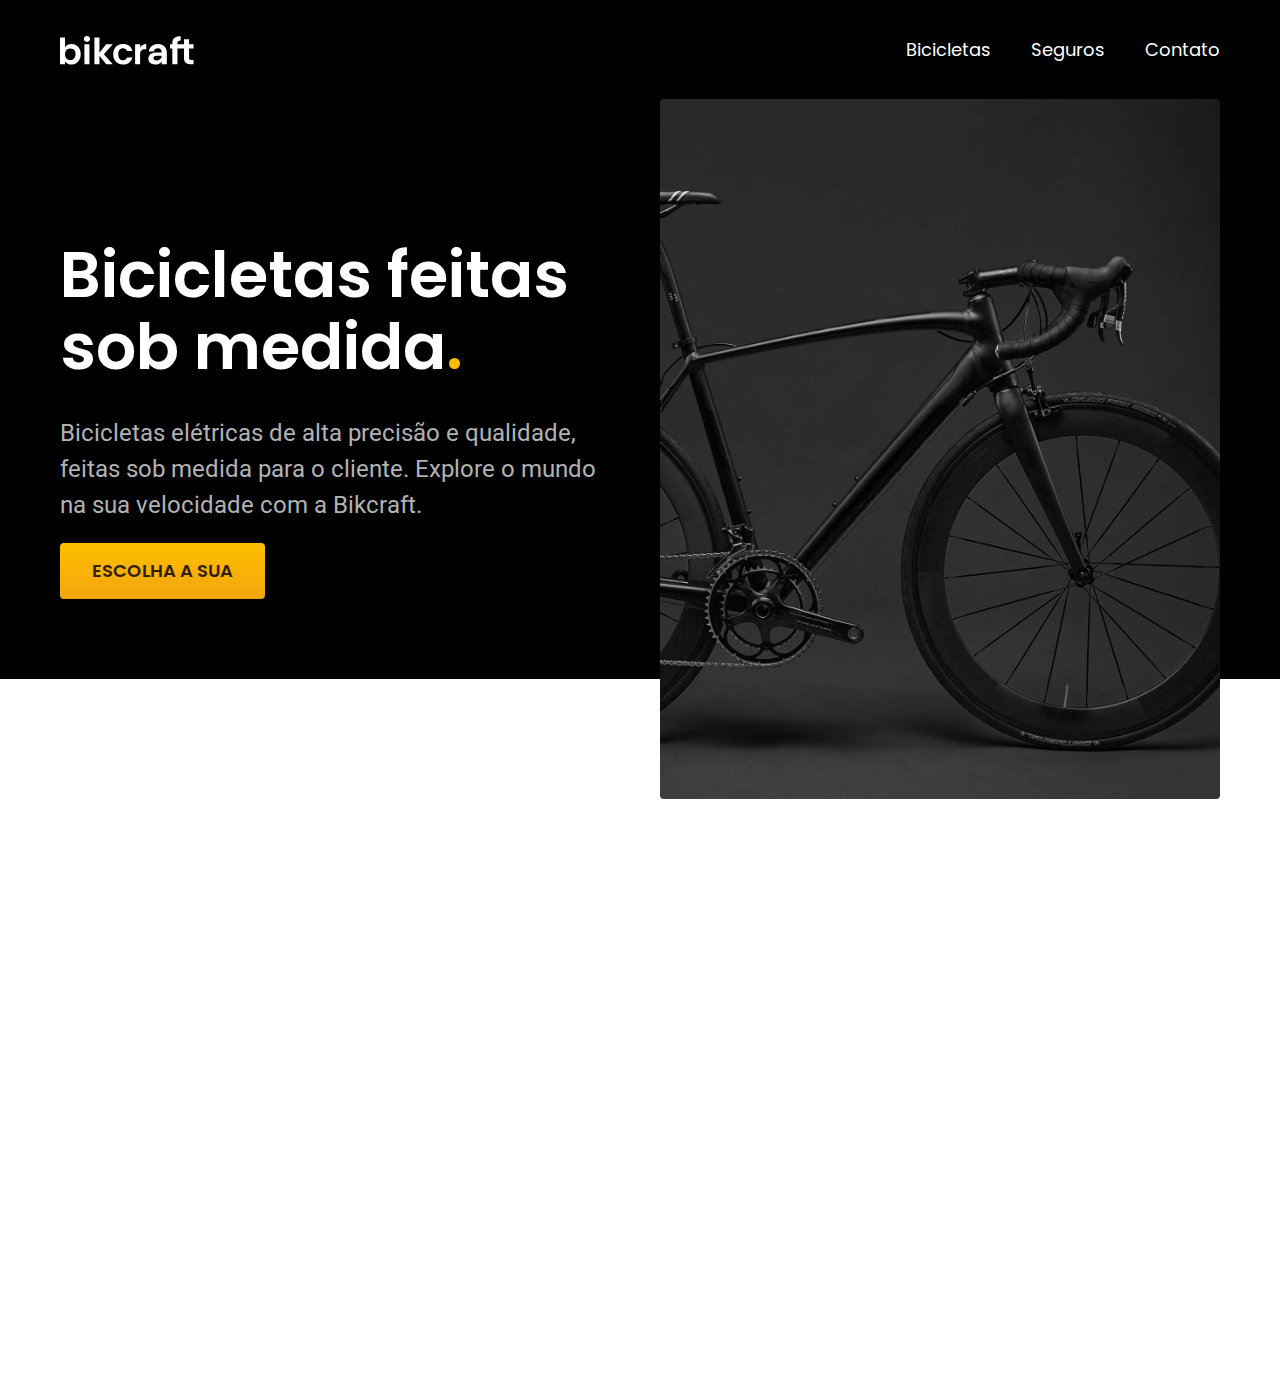
==== index.html @ 7c2d1d5b "introducao" ====
<!DOCTYPE html>
<html lang="pt-br">
  <head>
    <meta charset="UTF-8" />
    <meta http-equiv="X-UA-Compatible" content="IE=edge" />
    <meta name="viewport" content="width=device-width, initial-scale=1.0" />
    <title>Bikcraft - Bicicletas Elétricas</title>
    <meta
      name="description"
      content="Bicicletas elétricas de alta precisão e qualidade,  feitas sob medida para o cliente. Explore o mundo na sua velocidade com a Bikcraft.
  "
    />
    <link rel="stylesheet" href="./css/style.css" />
    <link rel="preconnect" href="https://fonts.googleapis.com" />
    <link rel="preconnect" href="https://fonts.gstatic.com" crossorigin />
    <link
      href="https://fonts.googleapis.com/css2?family=Poppins:wght@400;600&family=Roboto:wght@400;500&display=swap"
      rel="stylesheet"
    />
  </head>
  <body>
    <header class="header-bg">
      <div class="header">
        <a href="./"><img src="./img/bikcraft.svg" alt="Bikcraft" /></a>
        <nav aria-label="primaria">
          <ul class="header-menu">
            <li><a href="./bicicletas.html">Bicicletas</a></li>
            <li><a href="./seguros.html">Seguros</a></li>
            <li><a href="./contato.html">Contato</a></li>
          </ul>
        </nav>
      </div>
    </header>

    <main class="introducao-bg">
      <div class="introducao">
        <div class="introducao-conteudo">
          <h1>Bicicletas feitas sob medida<span>.</span></h1>
          <p>
            Bicicletas elétricas de alta precisão e qualidade, feitas sob medida
            para o cliente. Explore o mundo na sua velocidade com a Bikcraft.
          </p>
          <a href="./bicicletas.html">Escolha a sua</a>
        </div>
        <div>
          <img
            src="./img/fotos/introducao.jpg"
            alt="Bicicleta elétrica preta"
          />
        </div>
      </div>
    </main>
  </body>
</html>
---- css/style.css ----
body {
  margin: 0px;
  font-family: Arial, Helvetica, sans-serif;
  padding-bottom: 600px;
}

h1,
ul,
p {
  margin: 0px;
}

ul {
  padding: 0px;
  list-style: none;
}

a {
  text-decoration: none;
  color: inherit;
}

img {
  max-width: 100%;
  display: block;
}

.header-bg {
  background-color: #000000;
}

.header {
  display: flex;
  flex-wrap: wrap;
  gap: 20px;
  justify-content: space-between;
  align-items: center;
  box-sizing: border-box;
  padding: 20px;
  max-width: 1200px;
  margin-left: auto;
  margin-right: auto;
}

.header-menu {
  display: flex;
  flex-wrap: wrap;
  gap: 40px;
}

.header-menu a {
  color: #ffffff;
  display: inline-block;
  padding: 16px 0px;
  font-size: 18px;
  position: relative;
  font-family: 'Poppins';
  font-weight: 400;
}

.header-menu a:after {
  content: "";
  display: block;
  height: 2px;
  width: 0px;
  background: #ffffff;
  margin-top: 4px;
  transition: 0.3s;
  position: absolute;
}

.header-menu a:hover:after {
  width: 100%;
}

@media (max-width: 800px) {
  .header-menu {
    gap: 20px;
  }
  .header-menu a {
    background: #111111;
    padding: 12px 16px;
    border-radius: 4px;
  }
  .header-menu a:hover {
    background-color: #2e2e2e;
  }
  .header a:after {
    display: none;
  }
}

@media (max-width: 600px) {
  .header-menu {
    gap: 12px;
  }
  .header-menu a {
    padding: 8px 12px;
    font-size: 14px;
  }
}

.introducao-bg {
  background: #000000;
  color: #ffffff;
  box-shadow: inset 0 -120px #ffffff;
}

.introducao {
  display: grid;
  grid-template-columns: 1fr 1fr;
  gap: 0px 40px;
  box-sizing: border-box;
  max-width: 1200px;
  padding-left: 20px;
  padding-right: 20px;
  margin-left: auto;
  margin-right: auto;
}

.introducao-conteudo {
  align-self: end;
  padding-bottom: 200px;
}

.introducao img {
  height: 100%;
  object-fit: cover;
  border-radius: 4px;
}

.introducao h1 {
  margin-bottom: 32px;
  font-size: 64px;
  line-height: 1.125;
  font-family: 'Poppins';
  font-weight: 600;
}

.introducao h1 span {
  color: #ffbb00;
}

.introducao p {
  margin-bottom: 20px;
  font-size: 24px;
  line-height: 1.5;
  color: #b2b2b2;
  font-family: 'Roboto';
  font-weight: 400;
}

.introducao a {
  display: inline-block;
  padding: 16px 32px;
  background: linear-gradient(#ffbf00, #f2a50c);
  border-radius: 4px;
  box-shadow: 0 1px 2px rgba(0, 0, 0, 0.1);
  text-transform: uppercase;
  color: #332200;
  font-size: 18px;
  line-height: 1.33;
  font-family: 'Poppins';
  font-weight: 600;
}

.introducao a:hover {
  background: linear-gradient(#ffb60d, #e59317);
}

@media (max-width: 1200px) {
  .introducao h1 {
    font-size: 48px;
  }
  .introducao p {
    font-size: 18px;
  }
}

@media (max-width: 800px) {
  .introducao-bg {
    background: #111111;
    padding-top: 40px;
    box-shadow: inset 0 -60px #ffffff;
  }
  .introducao {
    grid-template-columns: 1fr;
    gap: 32px;
  }
  .introducao-conteudo {
    padding-bottom: 0px;
  }
  .introducao h1 {
    font-size: 32px;
    margin-bottom: 16px;
  }
  .introducao img {
    height: 300px;
    width: 100%;
  }
}

@media (max-width: 600px) {
  .introducao a {
    padding: 12px 16px;
    font-size: 16px;
  }
}
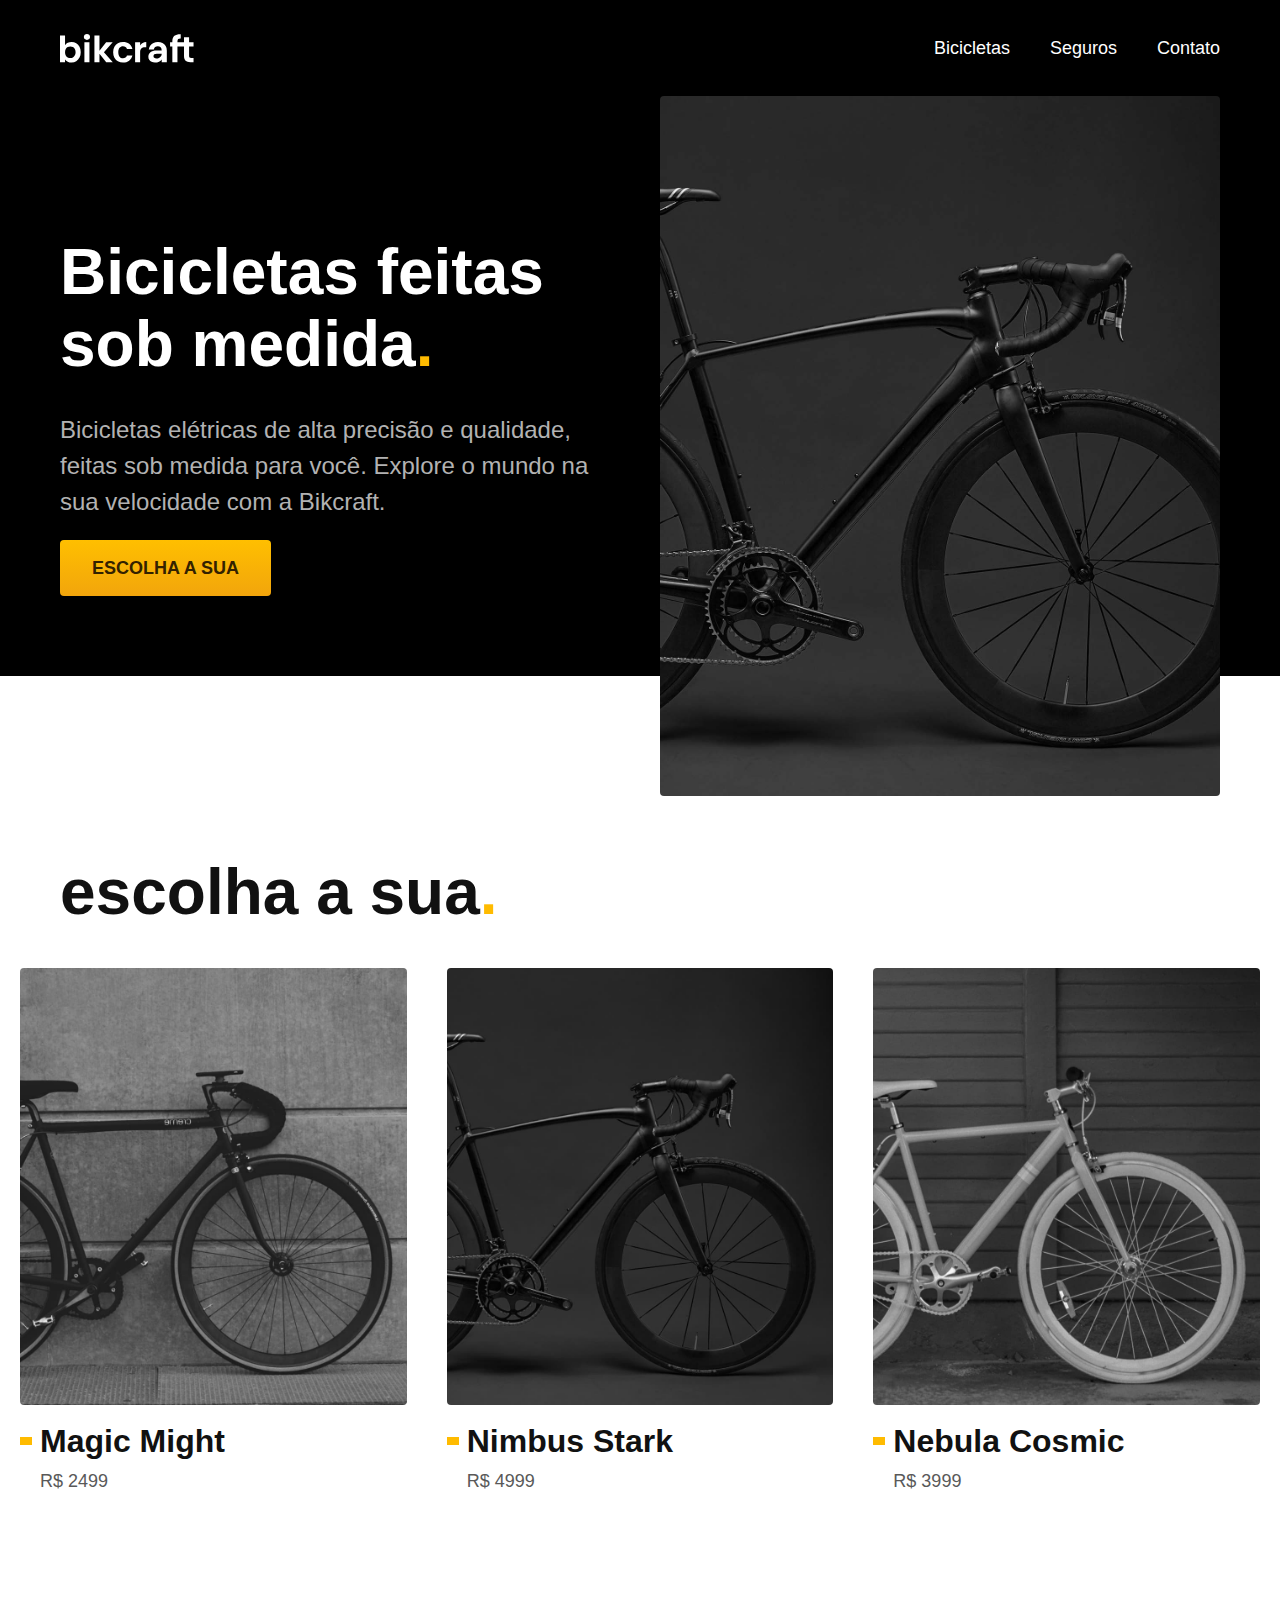
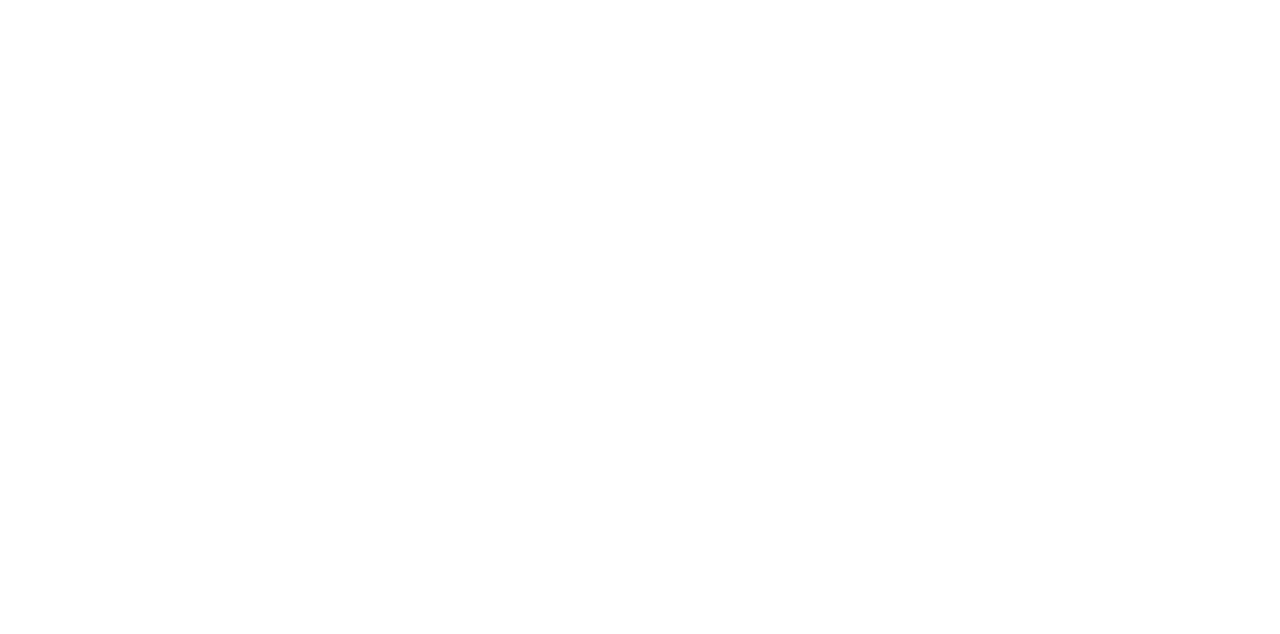
==== commit ae0a9f91: "lista de bicicletas e reorganização do css" ====
--- a/index.html
+++ b/index.html
@@ -2,28 +2,26 @@
 <html lang="pt-br">
   <head>
     <meta charset="UTF-8" />
-    <meta http-equiv="X-UA-Compatible" content="IE=edge" />
     <meta name="viewport" content="width=device-width, initial-scale=1.0" />
+
     <title>Bikcraft - Bicicletas Elétricas</title>
     <meta
       name="description"
-      content="Bicicletas elétricas de alta precisão e qualidade,  feitas sob medida para o cliente. Explore o mundo na sua velocidade com a Bikcraft.
-  "
+      content="Bicicletas elétricas de alta precisão e qualidade,  feitas sob medida para o cliente. Explore o mundo na sua velocidade com a Bikcraft."
     />
+
     <link rel="stylesheet" href="./css/style.css" />
-    <link rel="preconnect" href="https://fonts.googleapis.com" />
-    <link rel="preconnect" href="https://fonts.gstatic.com" crossorigin />
-    <link
-      href="https://fonts.googleapis.com/css2?family=Poppins:wght@400;600&family=Roboto:wght@400;500&display=swap"
-      rel="stylesheet"
-    />
   </head>
+
   <body>
     <header class="header-bg">
-      <div class="header">
-        <a href="./"><img src="./img/bikcraft.svg" alt="Bikcraft" /></a>
+      <div class="header container">
+        <a href="./">
+          <img src="./img/bikcraft.svg" alt="Bikcraft" />
+        </a>
+
         <nav aria-label="primaria">
-          <ul class="header-menu">
+          <ul class="header-menu font-1-m cor-0">
             <li><a href="./bicicletas.html">Bicicletas</a></li>
             <li><a href="./seguros.html">Seguros</a></li>
             <li><a href="./contato.html">Contato</a></li>
@@ -33,22 +31,54 @@
     </header>
 
     <main class="introducao-bg">
-      <div class="introducao">
+      <div class="introducao container">
         <div class="introducao-conteudo">
-          <h1>Bicicletas feitas sob medida<span>.</span></h1>
-          <p>
+          <h1 class="font-1-xxl cor-0">
+            Bicicletas feitas sob medida<span class="cor-p1">.</span>
+          </h1>
+          <p class="font-2-l cor-5">
             Bicicletas elétricas de alta precisão e qualidade, feitas sob medida
-            para o cliente. Explore o mundo na sua velocidade com a Bikcraft.
+            para você. Explore o mundo na sua velocidade com a Bikcraft.
           </p>
-          <a href="./bicicletas.html">Escolha a sua</a>
+          <a class="botao" href="./bicicletas.html">Escolha a sua</a>
         </div>
         <div>
           <img
             src="./img/fotos/introducao.jpg"
-            alt="Bicicleta elétrica preta"
+            alt="Bicicleta elétrica preta."
           />
         </div>
       </div>
     </main>
+
+    <article class="bicicletas-lista">
+      <h2 class="container font-1-xxl">
+        escolha a sua<span class="cor-p1">.</span>
+      </h2>
+
+      <ul>
+        <li>
+          <a href="./bicicletas/magic.html">
+            <img src="./img/bicicletas/magic-home.jpg" alt="Bicicleta preta" />
+            <h3 class="font-1-xl">Magic Might</h3>
+            <span class="font-2-m cor-8">R$ 2499</span>
+          </a>
+        </li>
+        <li>
+          <a href="./bicicletas/nimbus.html">
+            <img src="./img/bicicletas/nimbus-home.jpg" alt="Bicicleta preta" />
+            <h3 class="font-1-xl">Nimbus Stark</h3>
+            <span class="font-2-m cor-8">R$ 4999</span>
+          </a>
+        </li>
+        <li>
+          <a href="./bicicletas/nebula.html">
+            <img src="./img/bicicletas/nebula-home.jpg" alt="Bicicleta preta" />
+            <h3 class="font-1-xl">Nebula Cosmic</h3>
+            <span class="font-2-m cor-8">R$ 3999</span>
+          </a>
+        </li>
+      </ul>
+    </article>
   </body>
 </html>
--- a/css/style.css
+++ b/css/style.css
@@ -1,208 +1,14 @@
-body {
-  margin: 0px;
-  font-family: Arial, Helvetica, sans-serif;
-  padding-bottom: 600px;
-}
+/*global*/
+@import "./global/global.css";
+@import "./global/header.css";
+@import "./utilidades/tipografia.css";
+@import "./utilidades/cores.css";
 
-h1,
-ul,
-p {
-  margin: 0px;
-}
+/*utilidades*/
+@import "./utilidades/componentes.css";
 
-ul {
-  padding: 0px;
-  list-style: none;
-}
+/*home*/
+@import "./home/introducao.css";
 
-a {
-  text-decoration: none;
-  color: inherit;
-}
-
-img {
-  max-width: 100%;
-  display: block;
-}
-
-.header-bg {
-  background-color: #000000;
-}
-
-.header {
-  display: flex;
-  flex-wrap: wrap;
-  gap: 20px;
-  justify-content: space-between;
-  align-items: center;
-  box-sizing: border-box;
-  padding: 20px;
-  max-width: 1200px;
-  margin-left: auto;
-  margin-right: auto;
-}
-
-.header-menu {
-  display: flex;
-  flex-wrap: wrap;
-  gap: 40px;
-}
-
-.header-menu a {
-  color: #ffffff;
-  display: inline-block;
-  padding: 16px 0px;
-  font-size: 18px;
-  position: relative;
-  font-family: 'Poppins';
-  font-weight: 400;
-}
-
-.header-menu a:after {
-  content: "";
-  display: block;
-  height: 2px;
-  width: 0px;
-  background: #ffffff;
-  margin-top: 4px;
-  transition: 0.3s;
-  position: absolute;
-}
-
-.header-menu a:hover:after {
-  width: 100%;
-}
-
-@media (max-width: 800px) {
-  .header-menu {
-    gap: 20px;
-  }
-  .header-menu a {
-    background: #111111;
-    padding: 12px 16px;
-    border-radius: 4px;
-  }
-  .header-menu a:hover {
-    background-color: #2e2e2e;
-  }
-  .header a:after {
-    display: none;
-  }
-}
-
-@media (max-width: 600px) {
-  .header-menu {
-    gap: 12px;
-  }
-  .header-menu a {
-    padding: 8px 12px;
-    font-size: 14px;
-  }
-}
-
-.introducao-bg {
-  background: #000000;
-  color: #ffffff;
-  box-shadow: inset 0 -120px #ffffff;
-}
-
-.introducao {
-  display: grid;
-  grid-template-columns: 1fr 1fr;
-  gap: 0px 40px;
-  box-sizing: border-box;
-  max-width: 1200px;
-  padding-left: 20px;
-  padding-right: 20px;
-  margin-left: auto;
-  margin-right: auto;
-}
-
-.introducao-conteudo {
-  align-self: end;
-  padding-bottom: 200px;
-}
-
-.introducao img {
-  height: 100%;
-  object-fit: cover;
-  border-radius: 4px;
-}
-
-.introducao h1 {
-  margin-bottom: 32px;
-  font-size: 64px;
-  line-height: 1.125;
-  font-family: 'Poppins';
-  font-weight: 600;
-}
-
-.introducao h1 span {
-  color: #ffbb00;
-}
-
-.introducao p {
-  margin-bottom: 20px;
-  font-size: 24px;
-  line-height: 1.5;
-  color: #b2b2b2;
-  font-family: 'Roboto';
-  font-weight: 400;
-}
-
-.introducao a {
-  display: inline-block;
-  padding: 16px 32px;
-  background: linear-gradient(#ffbf00, #f2a50c);
-  border-radius: 4px;
-  box-shadow: 0 1px 2px rgba(0, 0, 0, 0.1);
-  text-transform: uppercase;
-  color: #332200;
-  font-size: 18px;
-  line-height: 1.33;
-  font-family: 'Poppins';
-  font-weight: 600;
-}
-
-.introducao a:hover {
-  background: linear-gradient(#ffb60d, #e59317);
-}
-
-@media (max-width: 1200px) {
-  .introducao h1 {
-    font-size: 48px;
-  }
-  .introducao p {
-    font-size: 18px;
-  }
-}
-
-@media (max-width: 800px) {
-  .introducao-bg {
-    background: #111111;
-    padding-top: 40px;
-    box-shadow: inset 0 -60px #ffffff;
-  }
-  .introducao {
-    grid-template-columns: 1fr;
-    gap: 32px;
-  }
-  .introducao-conteudo {
-    padding-bottom: 0px;
-  }
-  .introducao h1 {
-    font-size: 32px;
-    margin-bottom: 16px;
-  }
-  .introducao img {
-    height: 300px;
-    width: 100%;
-  }
-}
-
-@media (max-width: 600px) {
-  .introducao a {
-    padding: 12px 16px;
-    font-size: 16px;
-  }
-}
+/* Bicicletas */
+@import "./bicicletas/bicicletas-lista.css";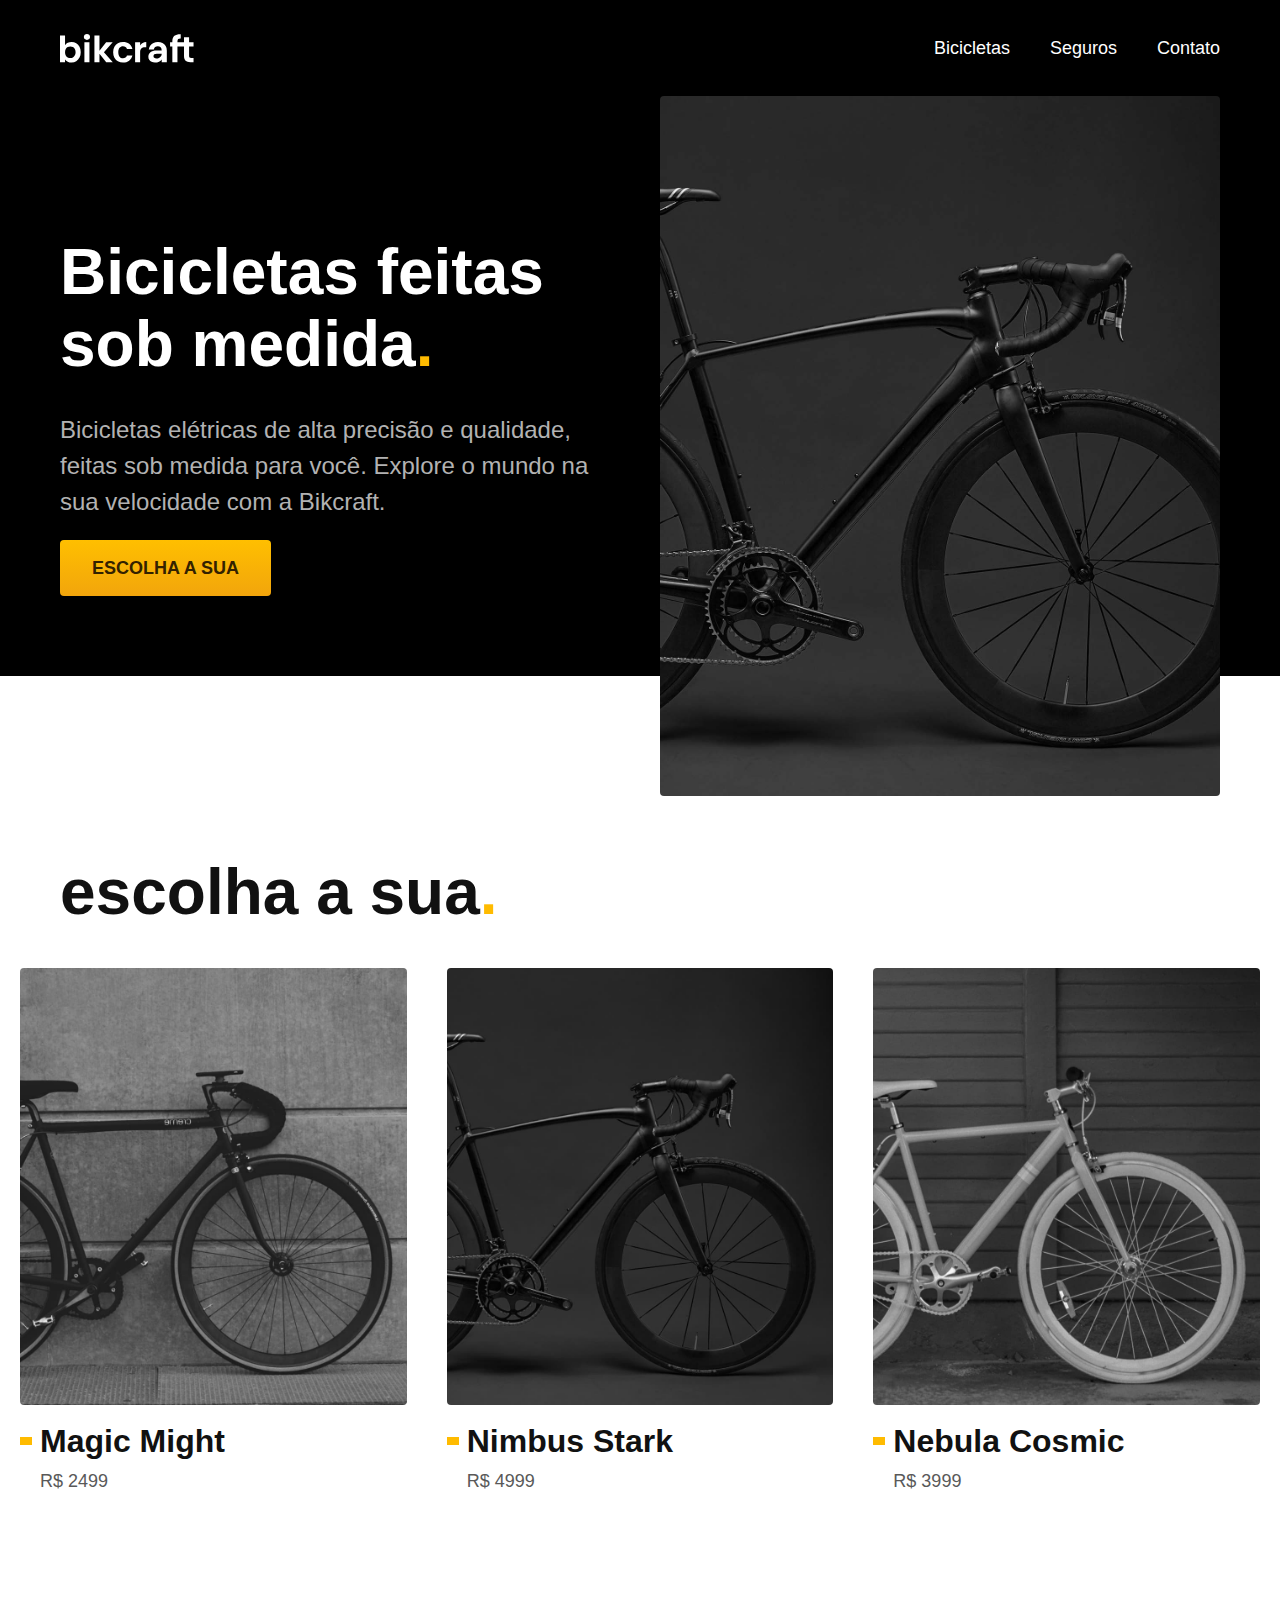
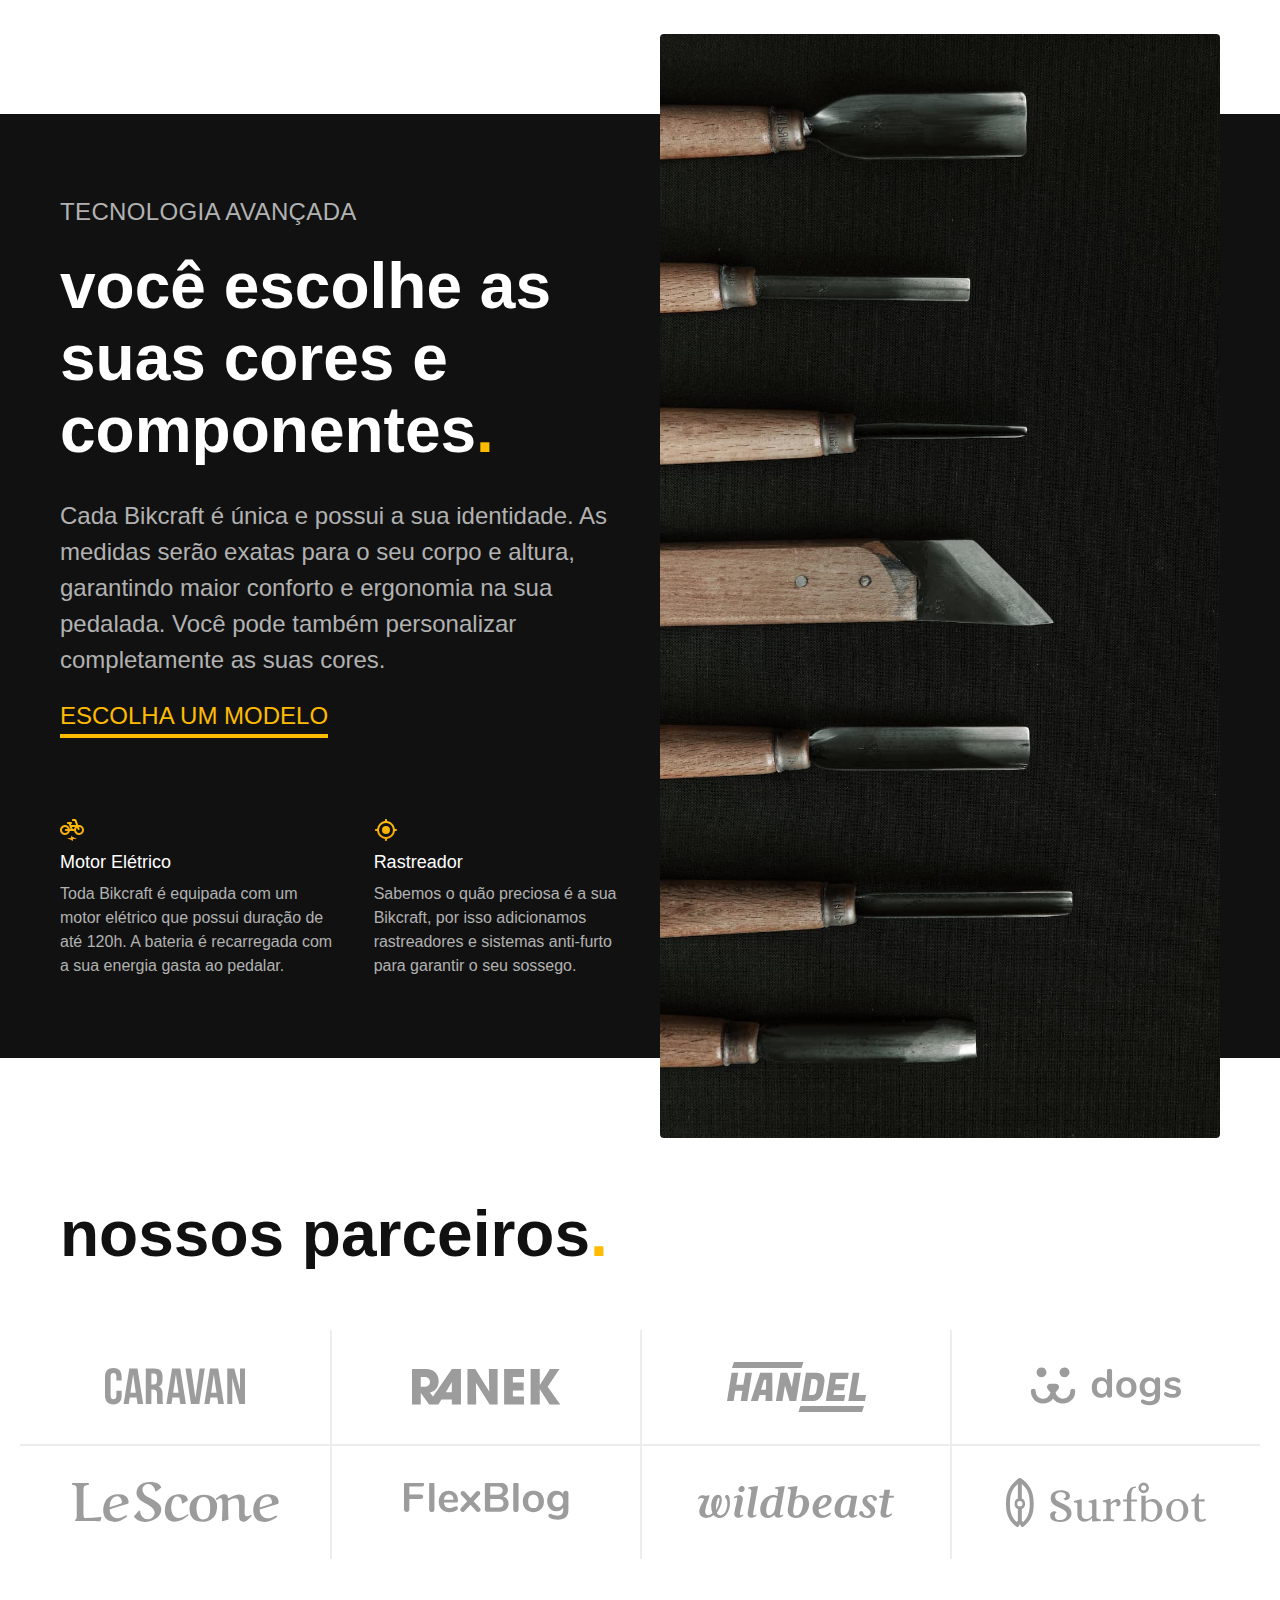
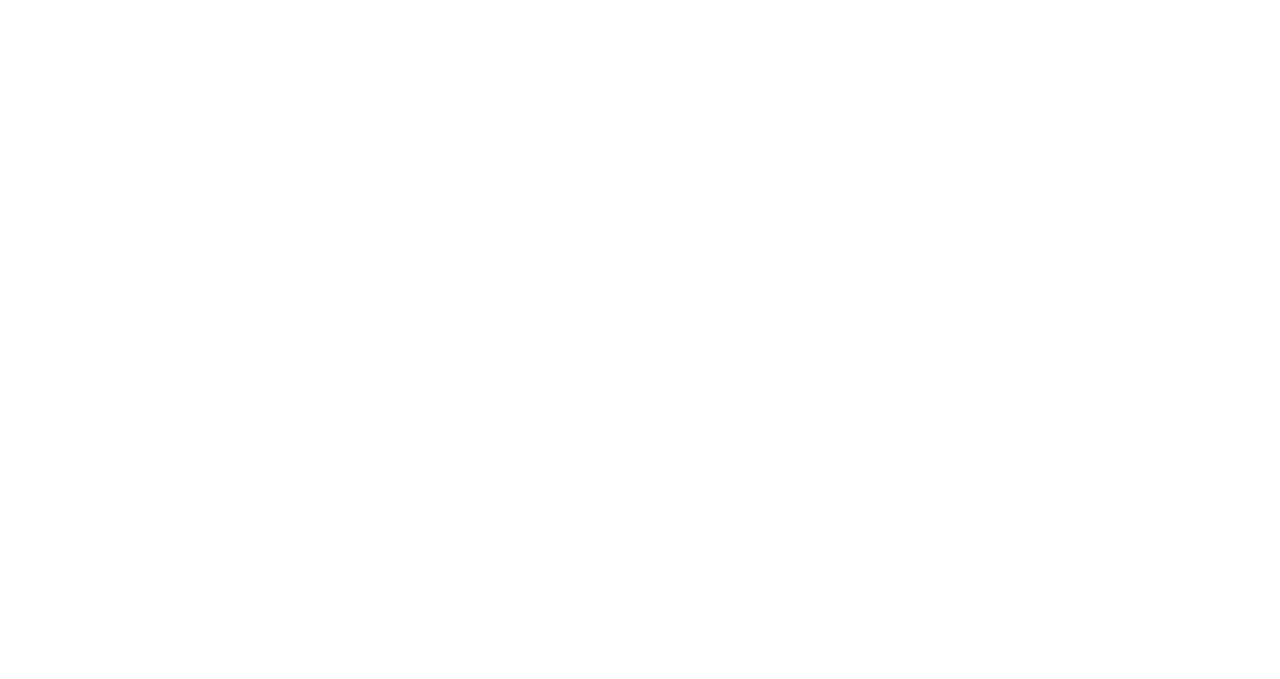
==== commit 8ca94132: "add tecnologia e parceiros" ====
--- a/index.html
+++ b/index.html
@@ -80,5 +80,64 @@
         </li>
       </ul>
     </article>
+
+    <article class="tecnologia-bg">
+      <div class="tecnologia container">
+        <div class="tecnologia-conteudo">
+          <span class="font-2-l-b cor-5">Tecnologia Avançada</span>
+          <h2 class="font-1-xxl cor-0">
+            você escolhe as suas cores e componentes<span class="cor-p1"
+              >.</span
+            >
+          </h2>
+          <p class="font-2-l cor-5">
+            Cada Bikcraft é única e possui a sua identidade. As medidas serão
+            exatas para o seu corpo e altura, garantindo maior conforto e
+            ergonomia na sua pedalada. Você pode também personalizar
+            completamente as suas cores.
+          </p>
+          <a class="link" href="./bicicletas.html">Escolha um modelo</a>
+          <div class="tecnologia-vantagens">
+            <div>
+              <img src="./img/icones/eletrica.svg" alt="" />
+              <h3 class="font-1-m cor-0">Motor Elétrico</h3>
+              <p class="font-2-s cor-5">
+                Toda Bikcraft é equipada com um motor elétrico que possui
+                duração de até 120h. A bateria é recarregada com a sua energia
+                gasta ao pedalar.
+              </p>
+            </div>
+            <div>
+              <img src="./img/icones/rastreador.svg" alt="" />
+              <h3 class="font-1-m cor-0">Rastreador</h3>
+              <p class="font-2-s cor-5">
+                Sabemos o quão preciosa é a sua Bikcraft, por isso adicionamos
+                rastreadores e sistemas anti-furto para garantir o seu sossego.
+              </p>
+            </div>
+          </div>
+        </div>
+        <div class="tecnologia-imagem">
+          <img src="./img/fotos/tecnologia.jpg" alt="" />
+        </div>
+      </div>
+    </article>
+
+    <section class="parceiros" aria-label="Nossos Parceiros">
+      <h2 class="container font-1-xxl">
+        nossos parceiros<span class="cor-p1">.</span>
+      </h2>
+
+      <ul>
+        <li><img src="./img/parceiros/caravan.svg" alt="caravan" /></li>
+        <li><img src="./img/parceiros/ranek.svg" alt="ranek" /></li>
+        <li><img src="./img/parceiros/handel.svg" alt="handel" /></li>
+        <li><img src="./img/parceiros/dogs.svg" alt="dogs" /></li>
+        <li><img src="./img/parceiros/lescone.svg" alt="lescone" /></li>
+        <li><img src="./img/parceiros/flexblog.svg" alt="flexblog" /></li>
+        <li><img src="./img/parceiros/wildbeast.svg" alt="wildbeast" /></li>
+        <li><img src="./img/parceiros/surfbot.svg" alt="surfbot" /></li>
+      </ul>
+    </section>
   </body>
 </html>
--- a/css/style.css
+++ b/css/style.css
@@ -9,6 +9,8 @@
 
 /*home*/
 @import "./home/introducao.css";
+@import "./home/tecnologia.css";
+@import "./home/parceiros.css";
 
 /* Bicicletas */
 @import "./bicicletas/bicicletas-lista.css";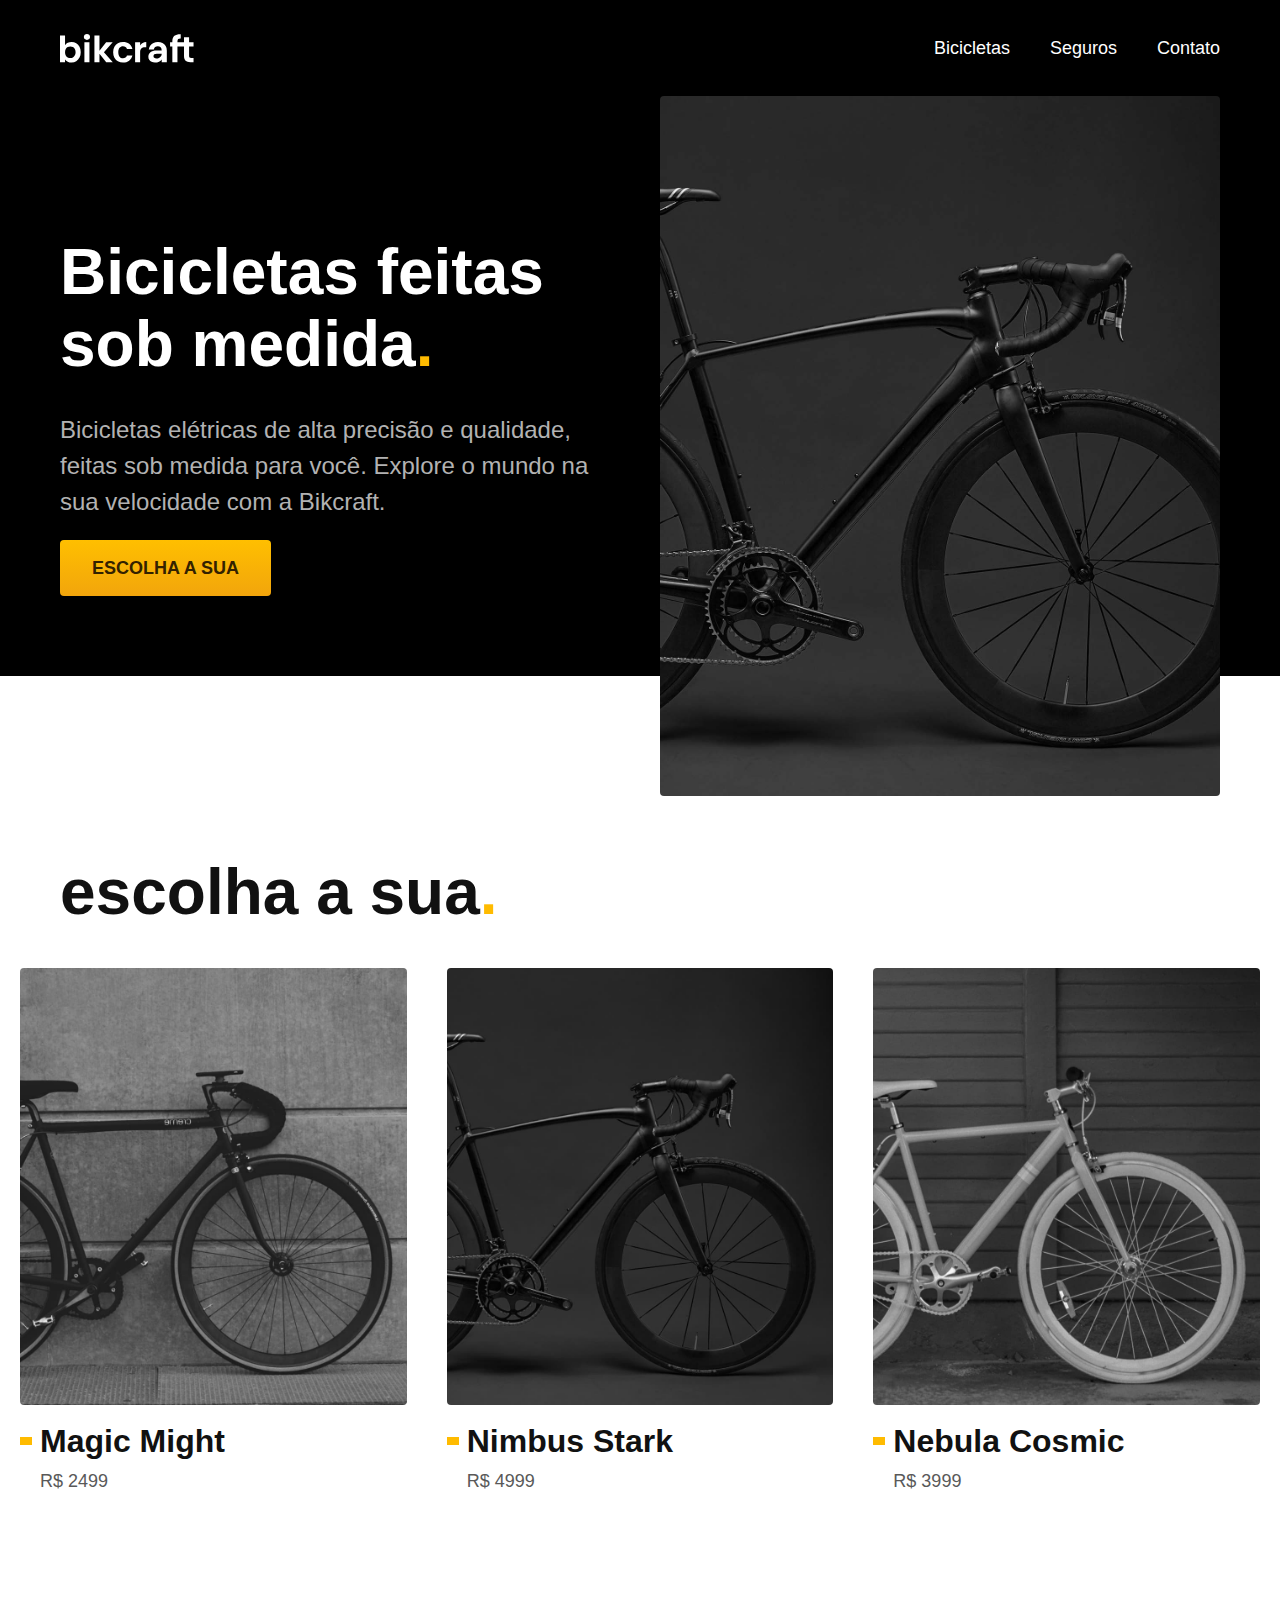
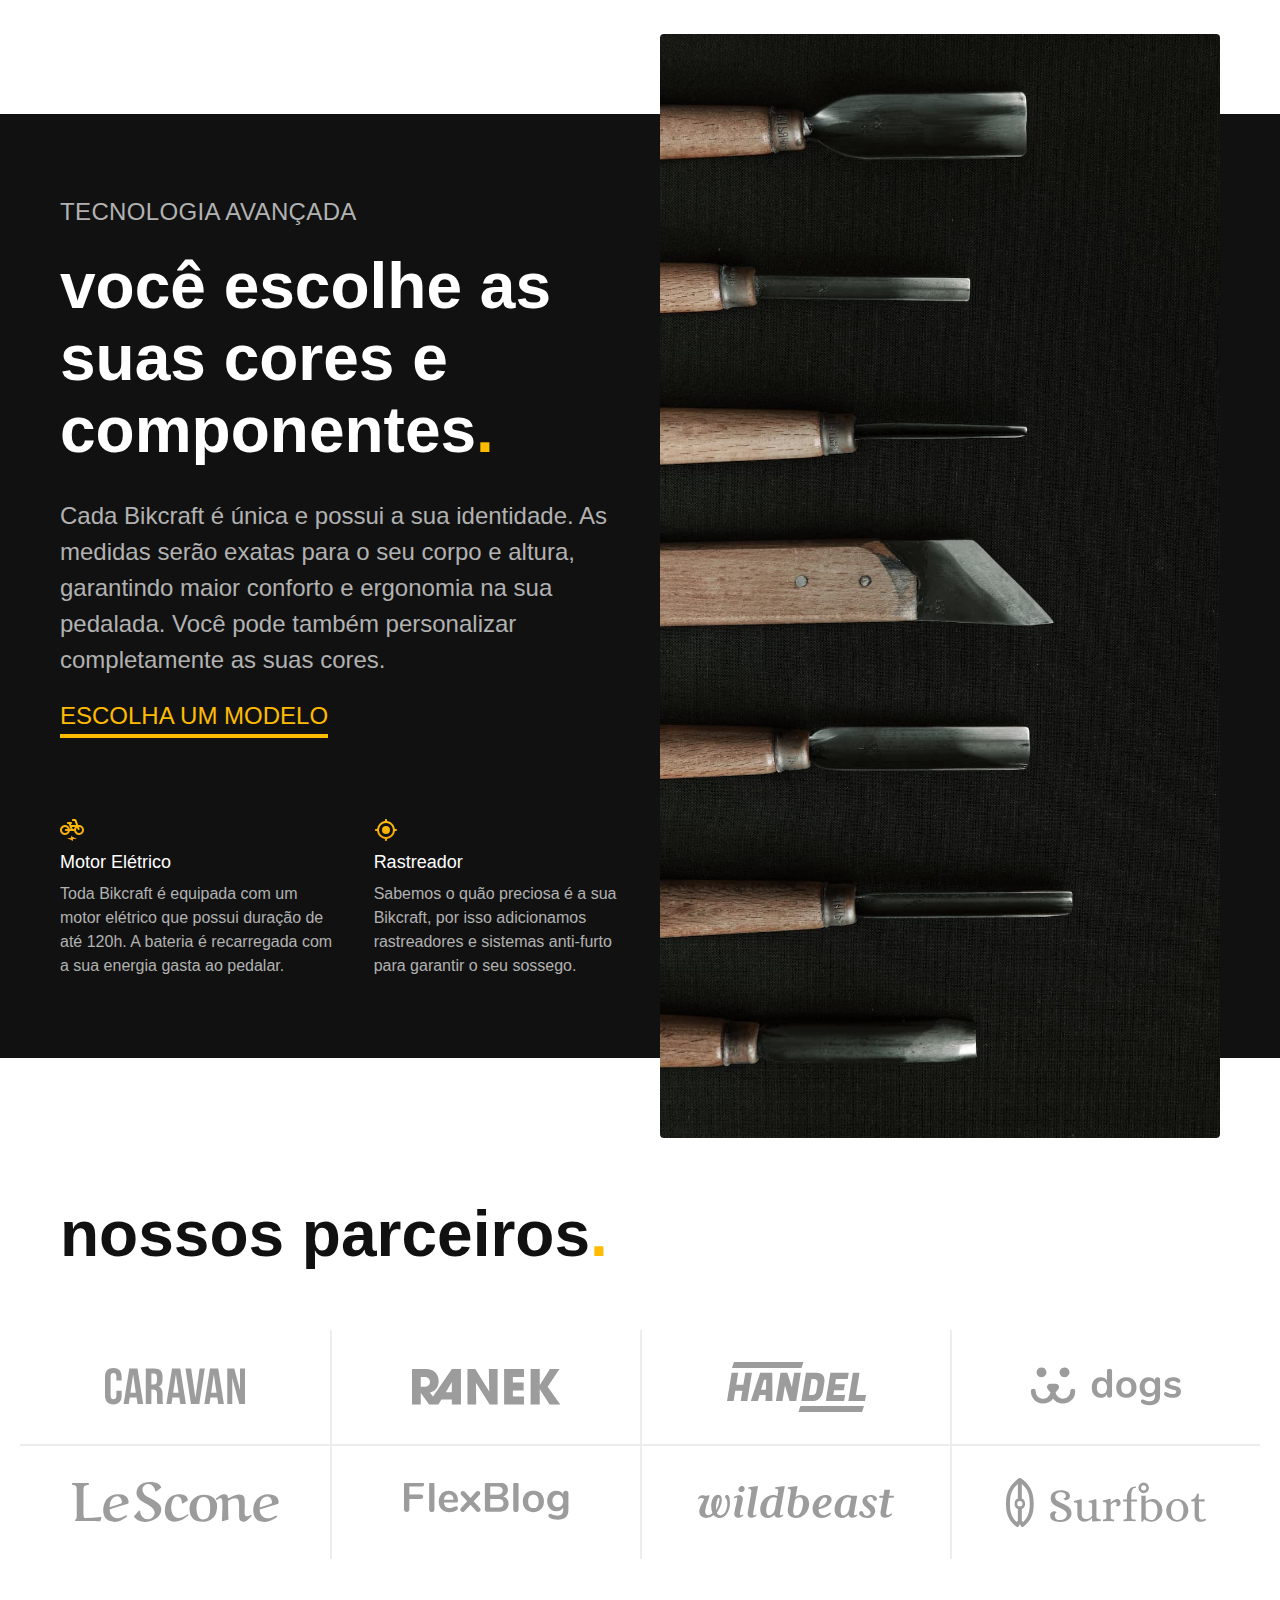
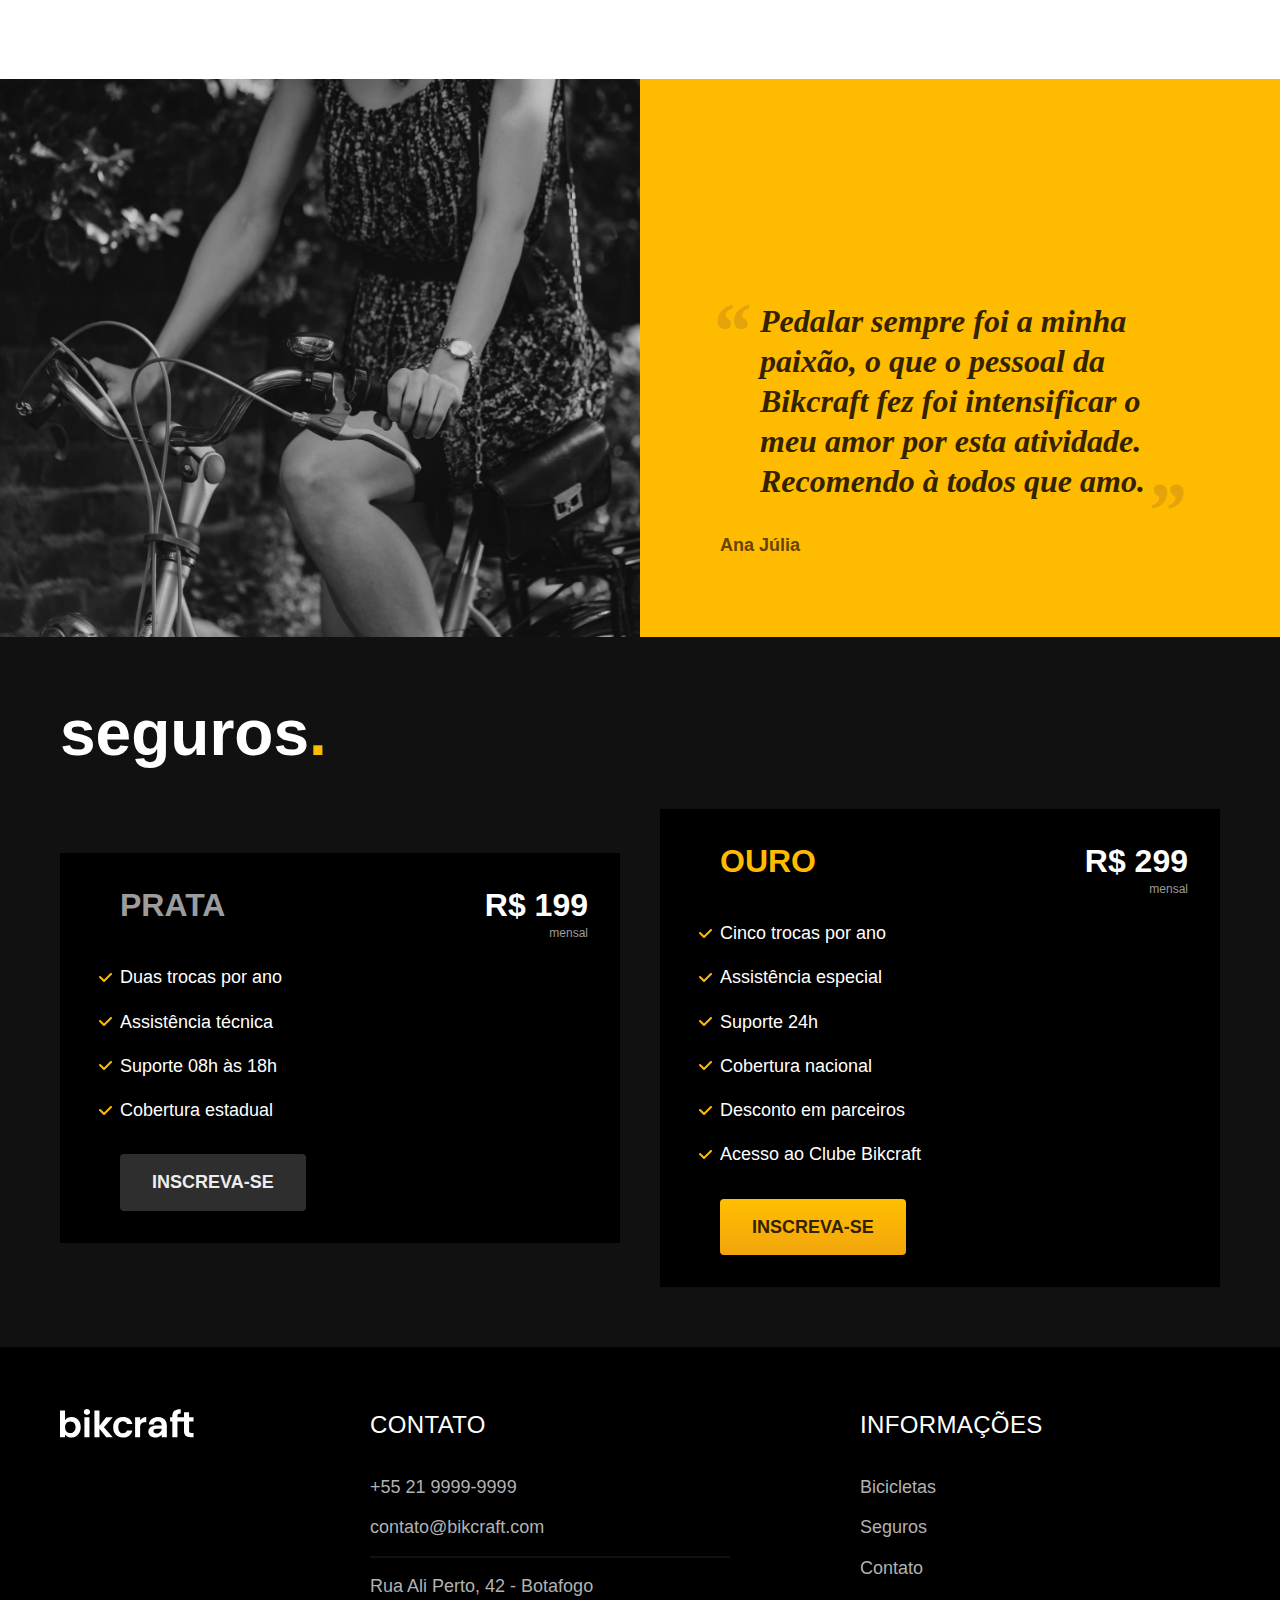
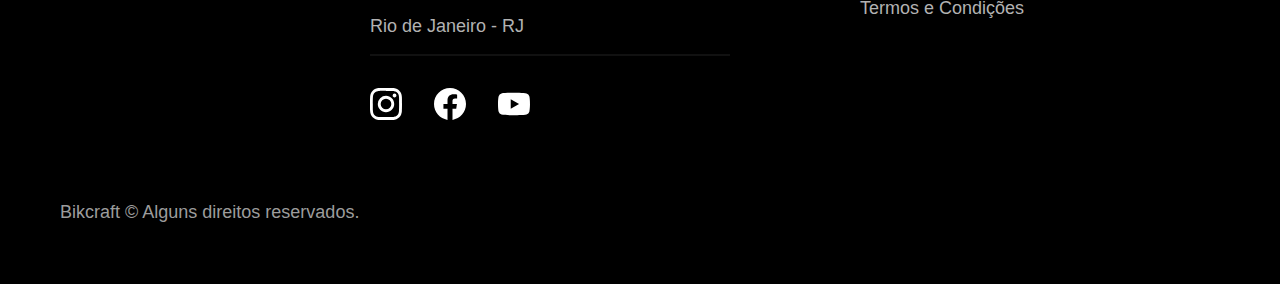
==== commit 9b771117: "add depoimentos seguros footer" ====
--- a/index.html
+++ b/index.html
@@ -139,5 +139,99 @@
         <li><img src="./img/parceiros/surfbot.svg" alt="surfbot" /></li>
       </ul>
     </section>
+
+    <section class="depoimento" aria-label="Depoimento">
+      <div>
+        <img
+          src="./img/fotos/depoimento.jpg"
+          alt="Pessoa pedalando uma bicicleta Bikcraft"
+        />
+      </div>
+      <div class="depoimento-conteudo">
+        <blockquote class="font-1-xl cor-p5">
+          <p>
+            Pedalar sempre foi a minha paixão, o que o pessoal da Bikcraft fez
+            foi intensificar o meu amor por esta atividade. Recomendo à todos
+            que amo.
+          </p>
+        </blockquote>
+        <span class="font-1-m-b cor-p4">Ana Júlia</span>
+      </div>
+    </section>
+    <article class="seguros-bg">
+      <div class="seguros container">
+        <h2 class="font-1-xxl cor-0">seguros<span class="cor-p1">.</span></h2>
+        <div class="seguros-item">
+          <h3 class="font-1-xl cor-6">PRATA</h3>
+          <span class="font-1-xl cor-0"
+            >R$ 199 <span class="font-1-xs cor-6">mensal</span></span
+          >
+          <ul class="font-2-m cor-0">
+            <li>Duas trocas por ano</li>
+            <li>Assistência técnica</li>
+            <li>Suporte 08h às 18h</li>
+            <li>Cobertura estadual</li>
+          </ul>
+          <a class="botao secundario" href="./orcamento.html">Inscreva-se</a>
+        </div>
+
+        <div class="seguros-item">
+          <h3 class="font-1-xl cor-p1">OURO</h3>
+          <span class="font-1-xl cor-0"
+            >R$ 299 <span class="font-1-xs cor-6">mensal</span></span
+          >
+          <ul class="font-2-m cor-0">
+            <li>Cinco trocas por ano</li>
+            <li>Assistência especial</li>
+            <li>Suporte 24h</li>
+            <li>Cobertura nacional</li>
+            <li>Desconto em parceiros</li>
+            <li>Acesso ao Clube Bikcraft</li>
+          </ul>
+          <a class="botao" href="./orcamento.html">Inscreva-se</a>
+        </div>
+      </div>
+    </article>
+    <footer class="footer-bg">
+      <div class="footer container">
+        <img src="./img/bikcraft.svg" alt="Bikcraft" />
+        <div class="footer-contato">
+          <h3 class="font-2-l-b cor-0">Contato</h3>
+          <ul class="font-2-m cor-5">
+            <li><a href="tel:+552199999999">+55 21 9999-9999</a></li>
+            <li>
+              <a href="mailto:contato@bikcraft.com">contato@bikcraft.com</a>
+            </li>
+            <li>Rua Ali Perto, 42 - Botafogo</li>
+            <li>Rio de Janeiro - RJ</li>
+          </ul>
+          <div class="footer-redes">
+            <a href="./">
+              <img src="./img/redes/instagram.svg" alt="Instagram" />
+            </a>
+            <a href="./">
+              <img src="./img/redes/facebook.svg" alt="Facebook" />
+            </a>
+            <a href="./">
+              <img src="./img/redes/youtube.svg" alt="Youtube" />
+            </a>
+          </div>
+        </div>
+        <div class="footer-informacoes">
+          <h3 class="font-2-l-b cor-0">Informações</h3>
+          <nav>
+            <ul class="font-1-m cor-5">
+              <li><a href="./bicicletas.html">Bicicletas</a></li>
+              <li><a href="./seguros.html">Seguros</a></li>
+              <li><a href="./contato.html">Contato</a></li>
+              <li><a href="./termos.html">Termos e Condições</a></li>
+            </ul>
+          </nav>
+        </div>
+        <p class="footer-copy font-2-m cor-6">
+          Bikcraft © Alguns direitos reservados.
+        </p>
+      </div>
+    </footer>
   </body>
 </html>
--- a/css/style.css
+++ b/css/style.css
@@ -3,6 +3,7 @@
 @import "./global/header.css";
 @import "./utilidades/tipografia.css";
 @import "./utilidades/cores.css";
+@import "./global/footer.css";
 
 /*utilidades*/
 @import "./utilidades/componentes.css";
@@ -11,6 +12,10 @@
 @import "./home/introducao.css";
 @import "./home/tecnologia.css";
 @import "./home/parceiros.css";
+@import "./home/depoimento.css";
 
 /* Bicicletas */
-@import "./bicicletas/bicicletas-lista.css";+@import "./bicicletas/bicicletas-lista.css";
+
+/* Seguros */
+@import "./seguros/seguros.css";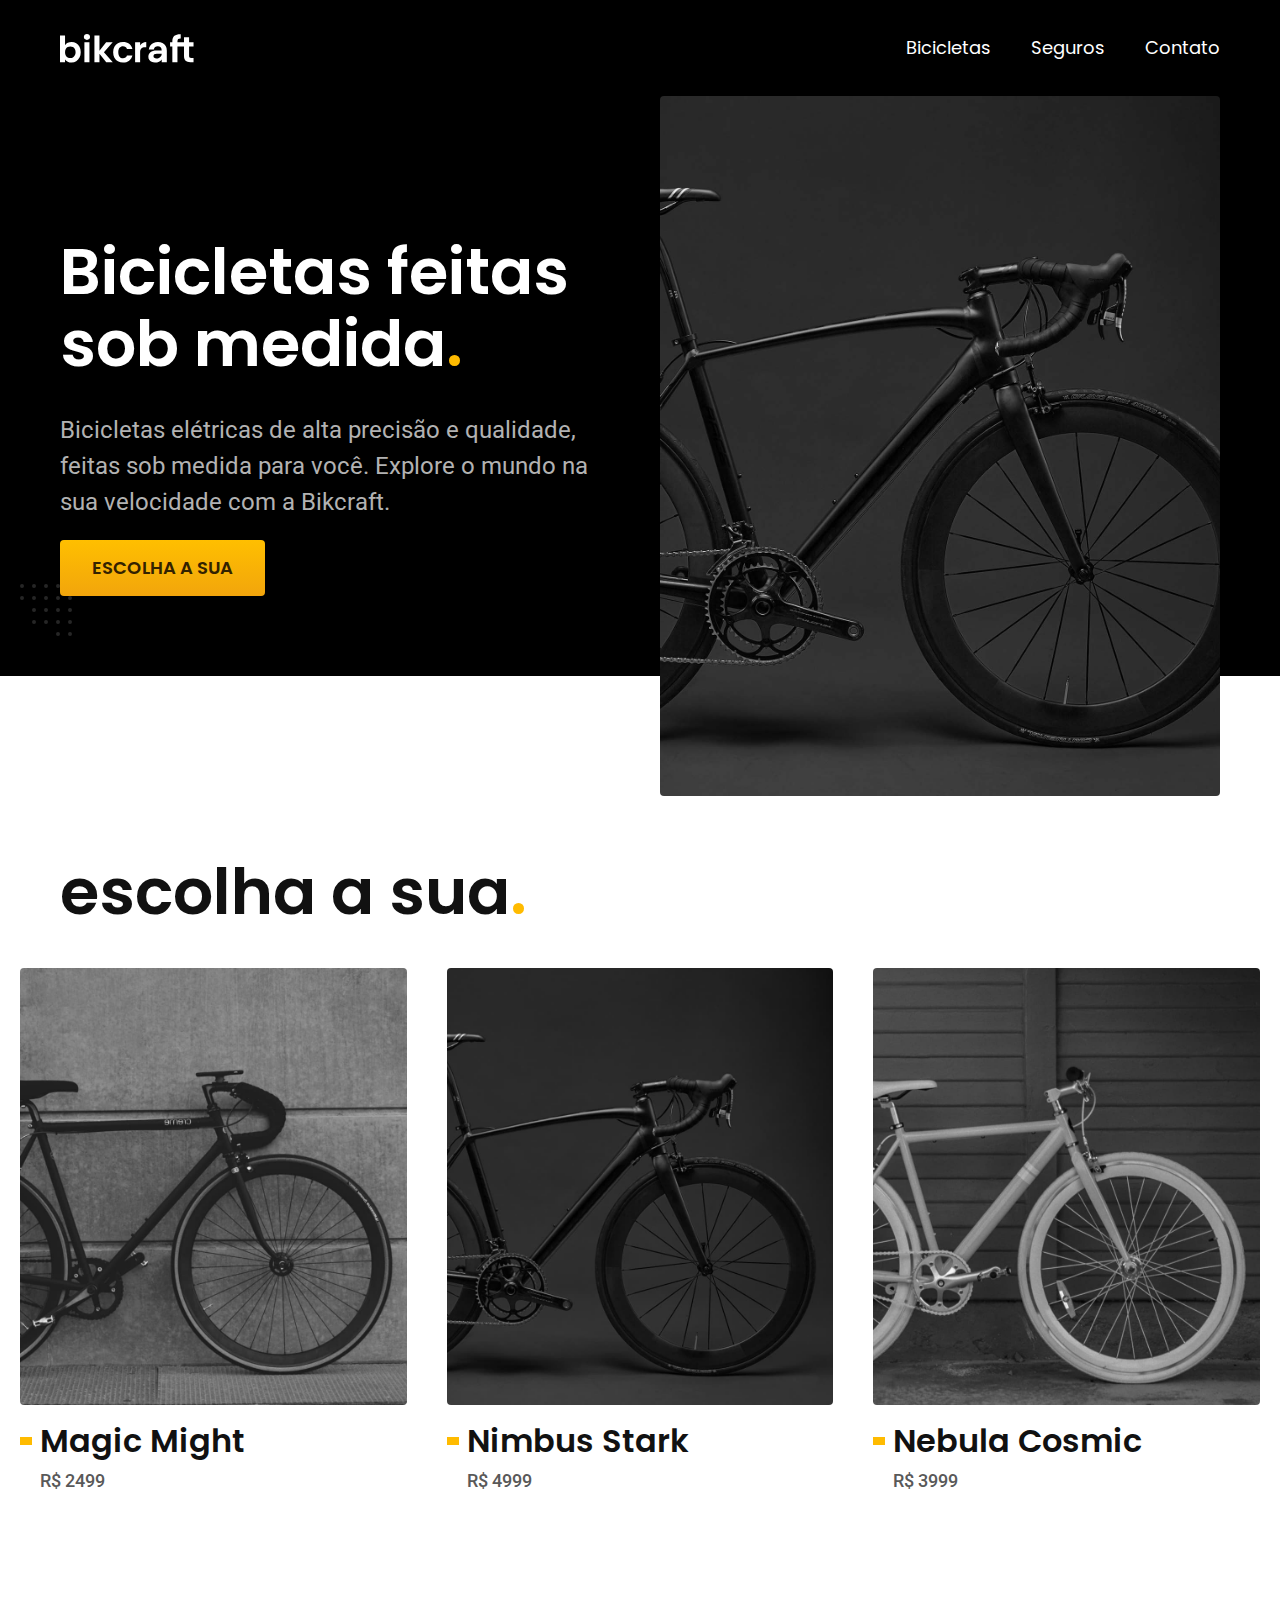
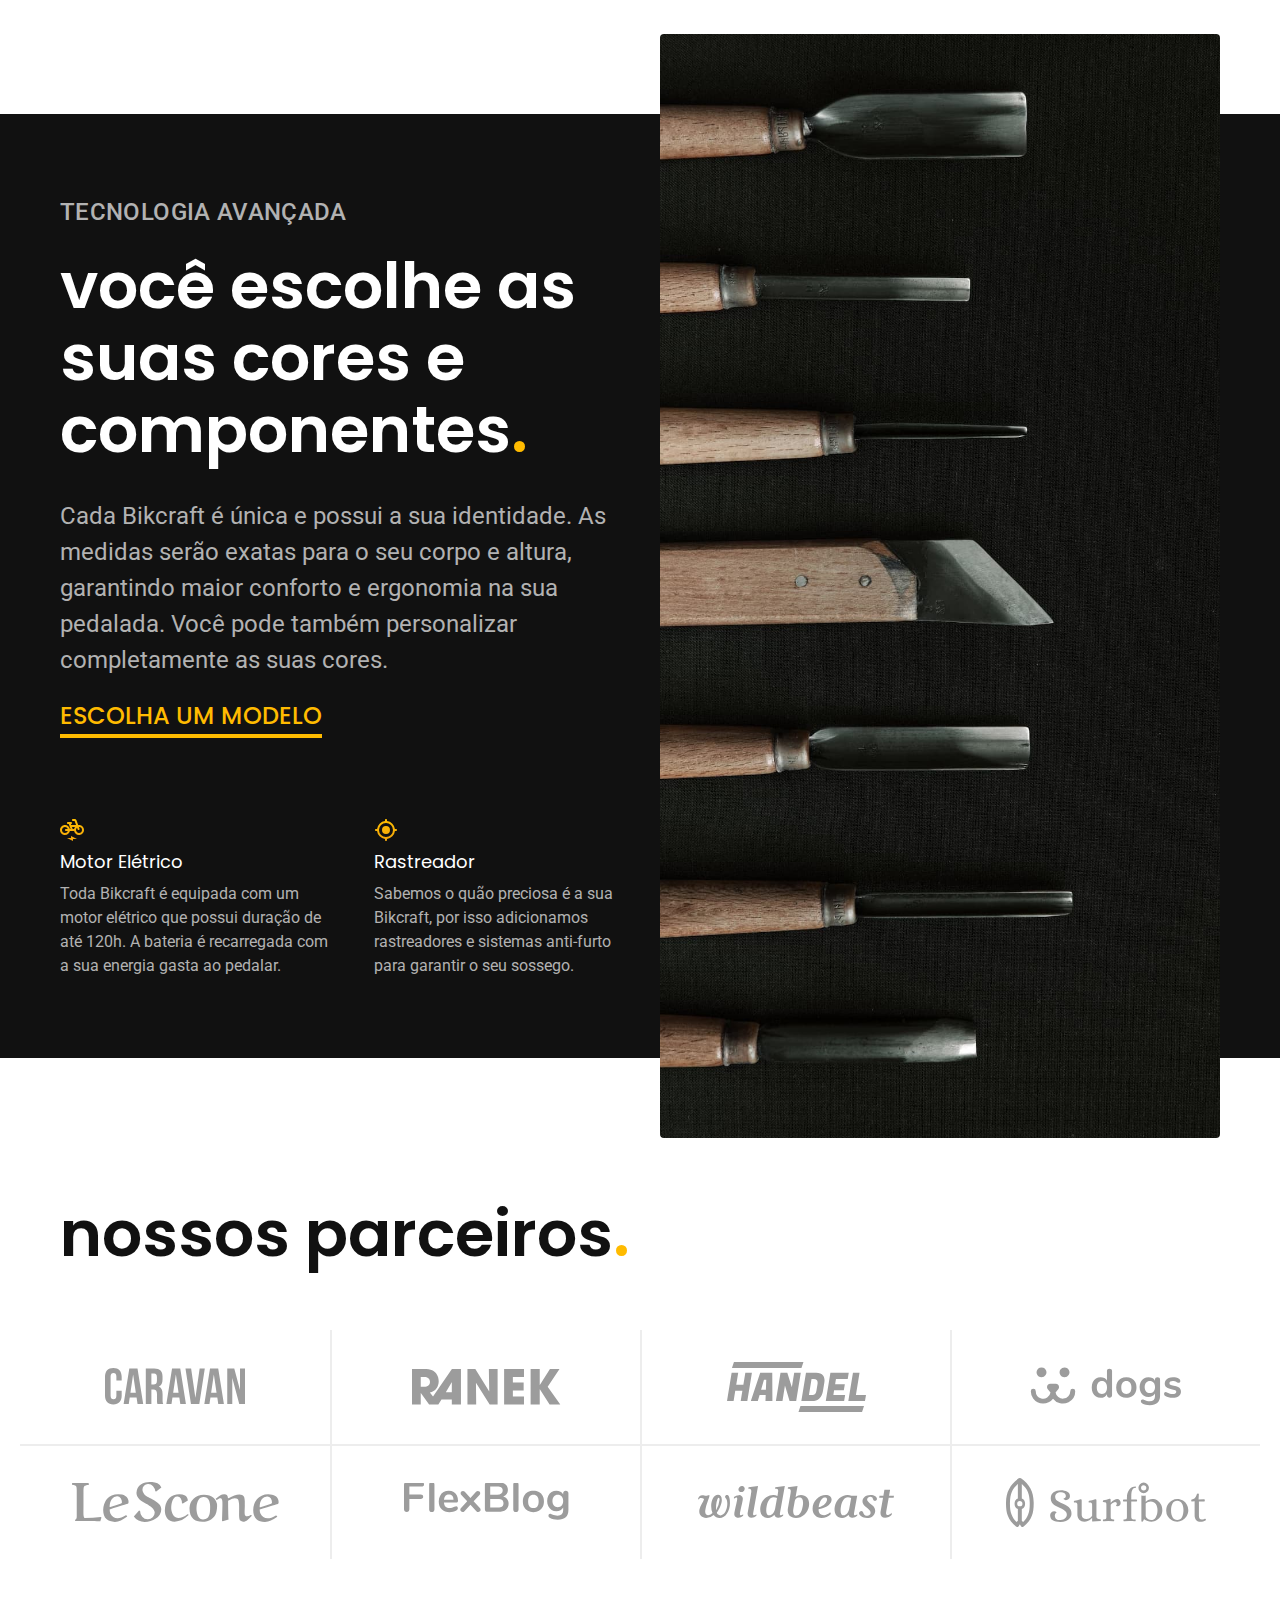
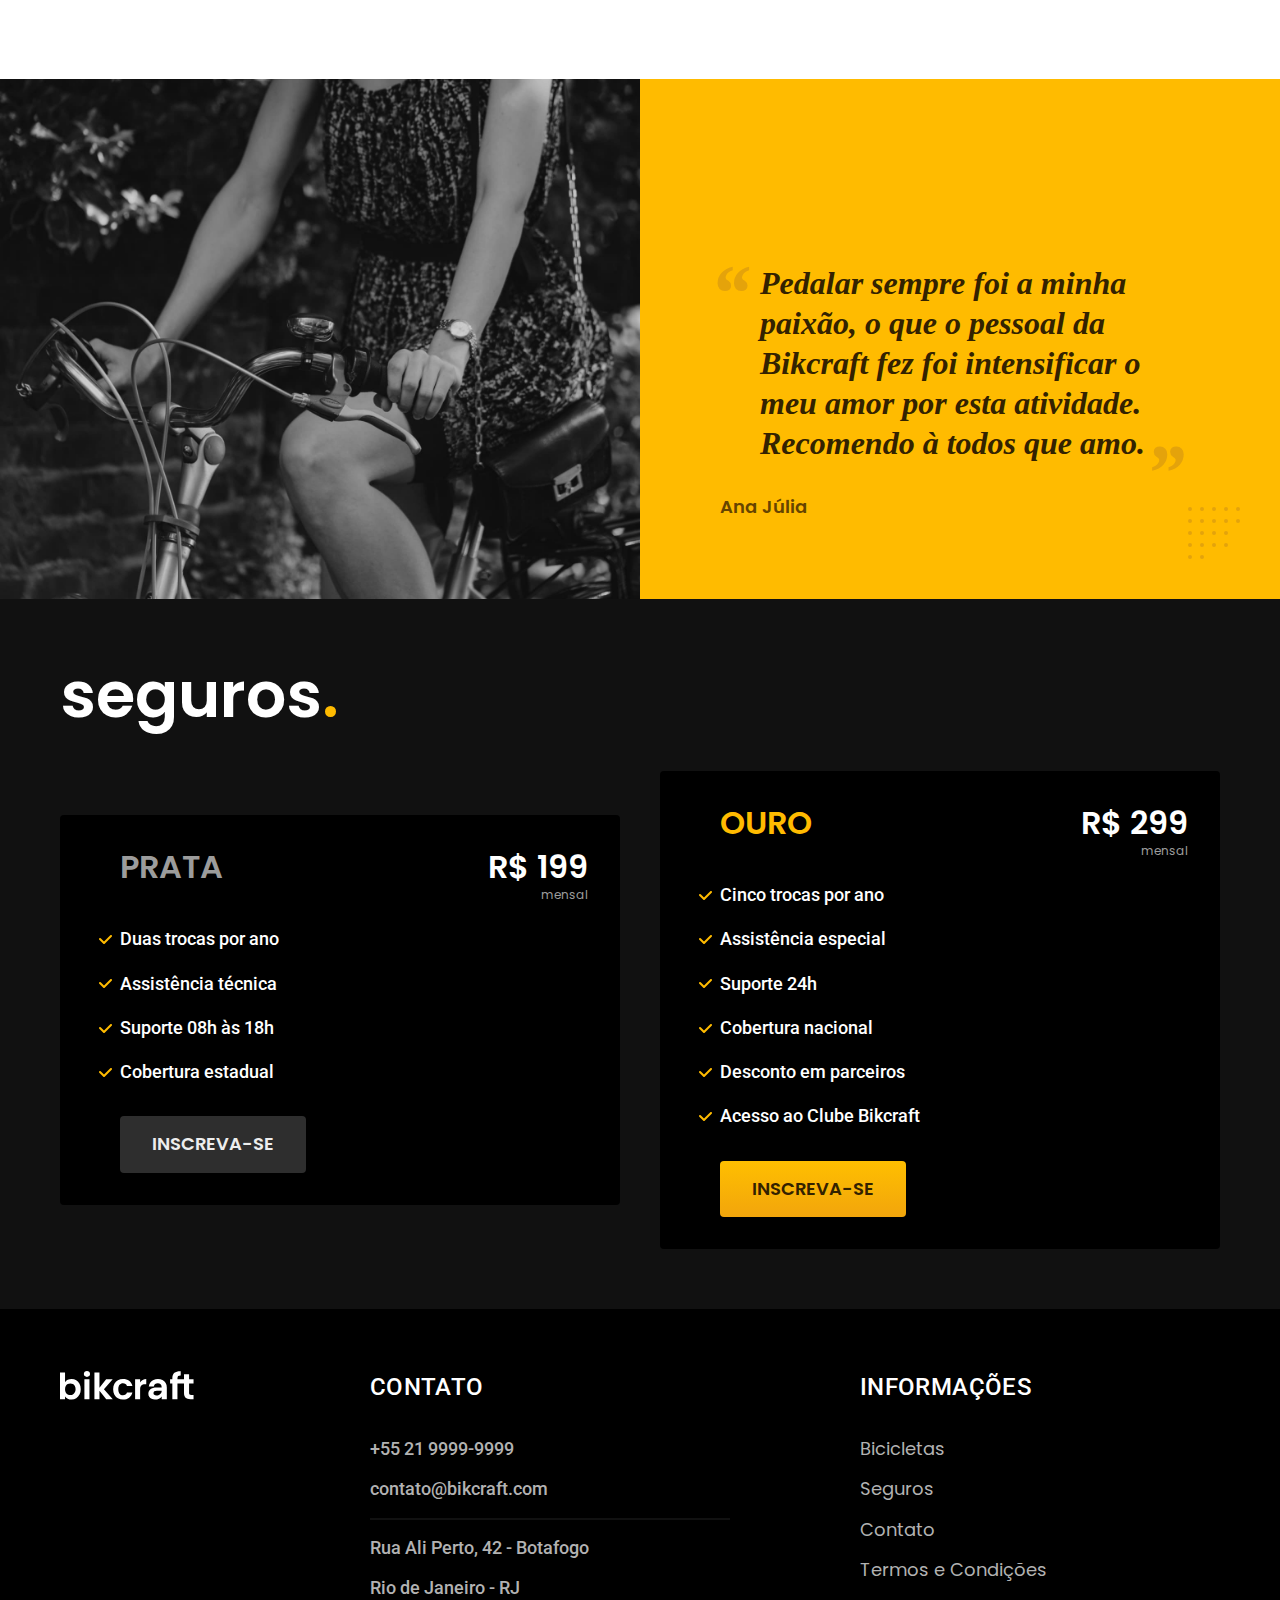
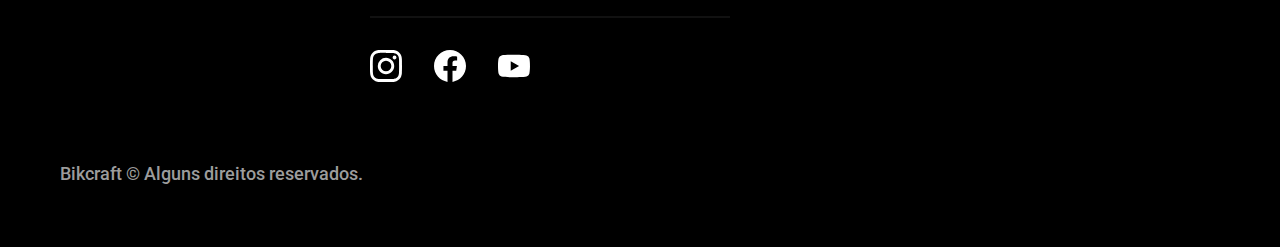
==== commit c77b53fa: "add fonts" ====
--- a/index.html
+++ b/index.html
@@ -11,6 +11,13 @@
     />
 
     <link rel="stylesheet" href="./css/style.css" />
+
+    <link rel="preconnect" href="https://fonts.googleapis.com" />
+    <link rel="preconnect" href="https://fonts.gstatic.com" crossorigin />
+    <link
+      href="https://fonts.googleapis.com/css2?family=Poppins:wght@400;600&family=Roboto:wght@400;500&display=swap"
+      rel="stylesheet"
+    />
   </head>
 
   <body>
--- a/css/style.css
+++ b/css/style.css
@@ -7,6 +7,7 @@
 
 /*utilidades*/
 @import "./utilidades/componentes.css";
+@import "./utilidades/formulario.css";
 
 /*home*/
 @import "./home/introducao.css";
@@ -16,6 +17,23 @@
 
 /* Bicicletas */
 @import "./bicicletas/bicicletas-lista.css";
+@import "./bicicletas/bicicletas.css";
+
+/* Bicicleta */
+@import "./bicicleta/bicicleta.css";
+@import "./bicicleta/seguro.css";
 
 /* Seguros */
-@import "./seguros/seguros.css";+@import "./seguros/seguros.css";
+@import "./seguros/vantagens.css";
+@import "./seguros/perguntas.css";
+
+/* Termos */
+@import "./termos/termos.css";
+
+/* Contato */
+@import "./contato/contato.css";
+@import "./contato/lojas.css";
+
+/* Orçamento */
+@import "./orcamento/orcamento.css";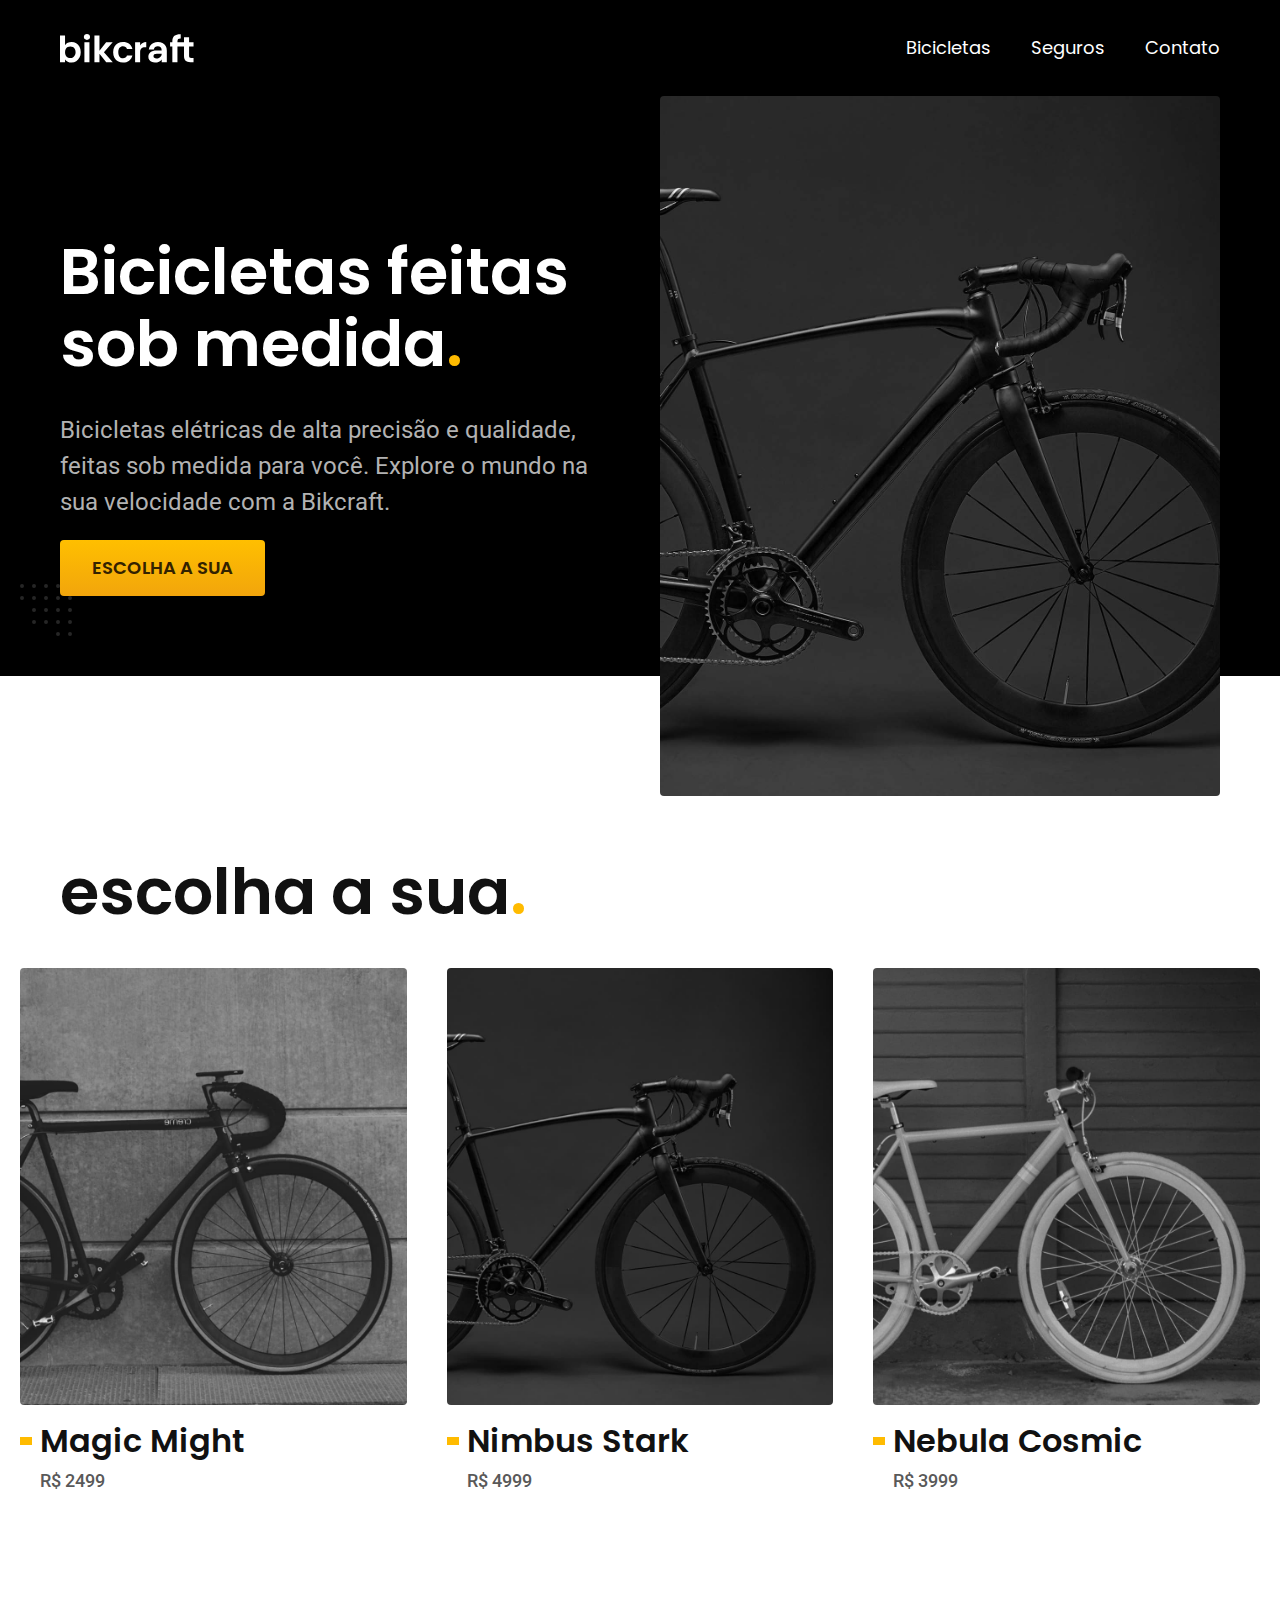
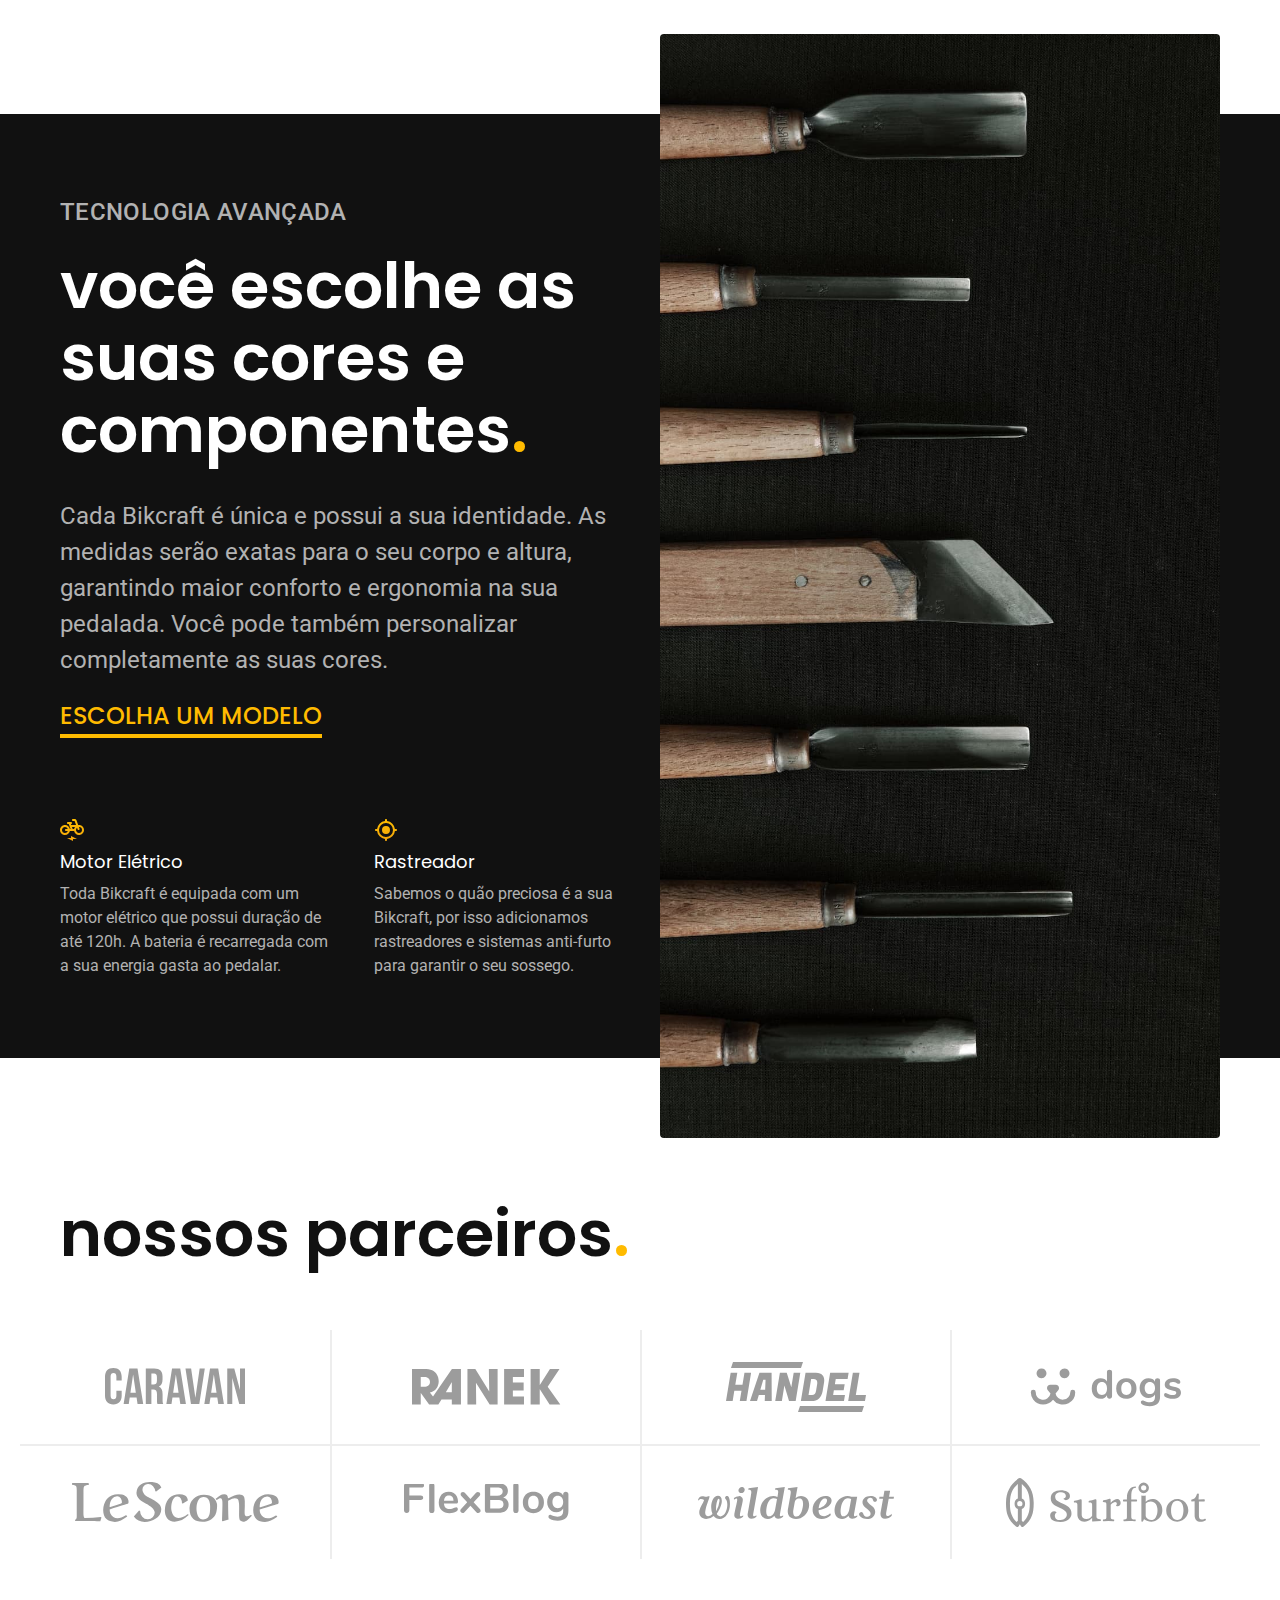
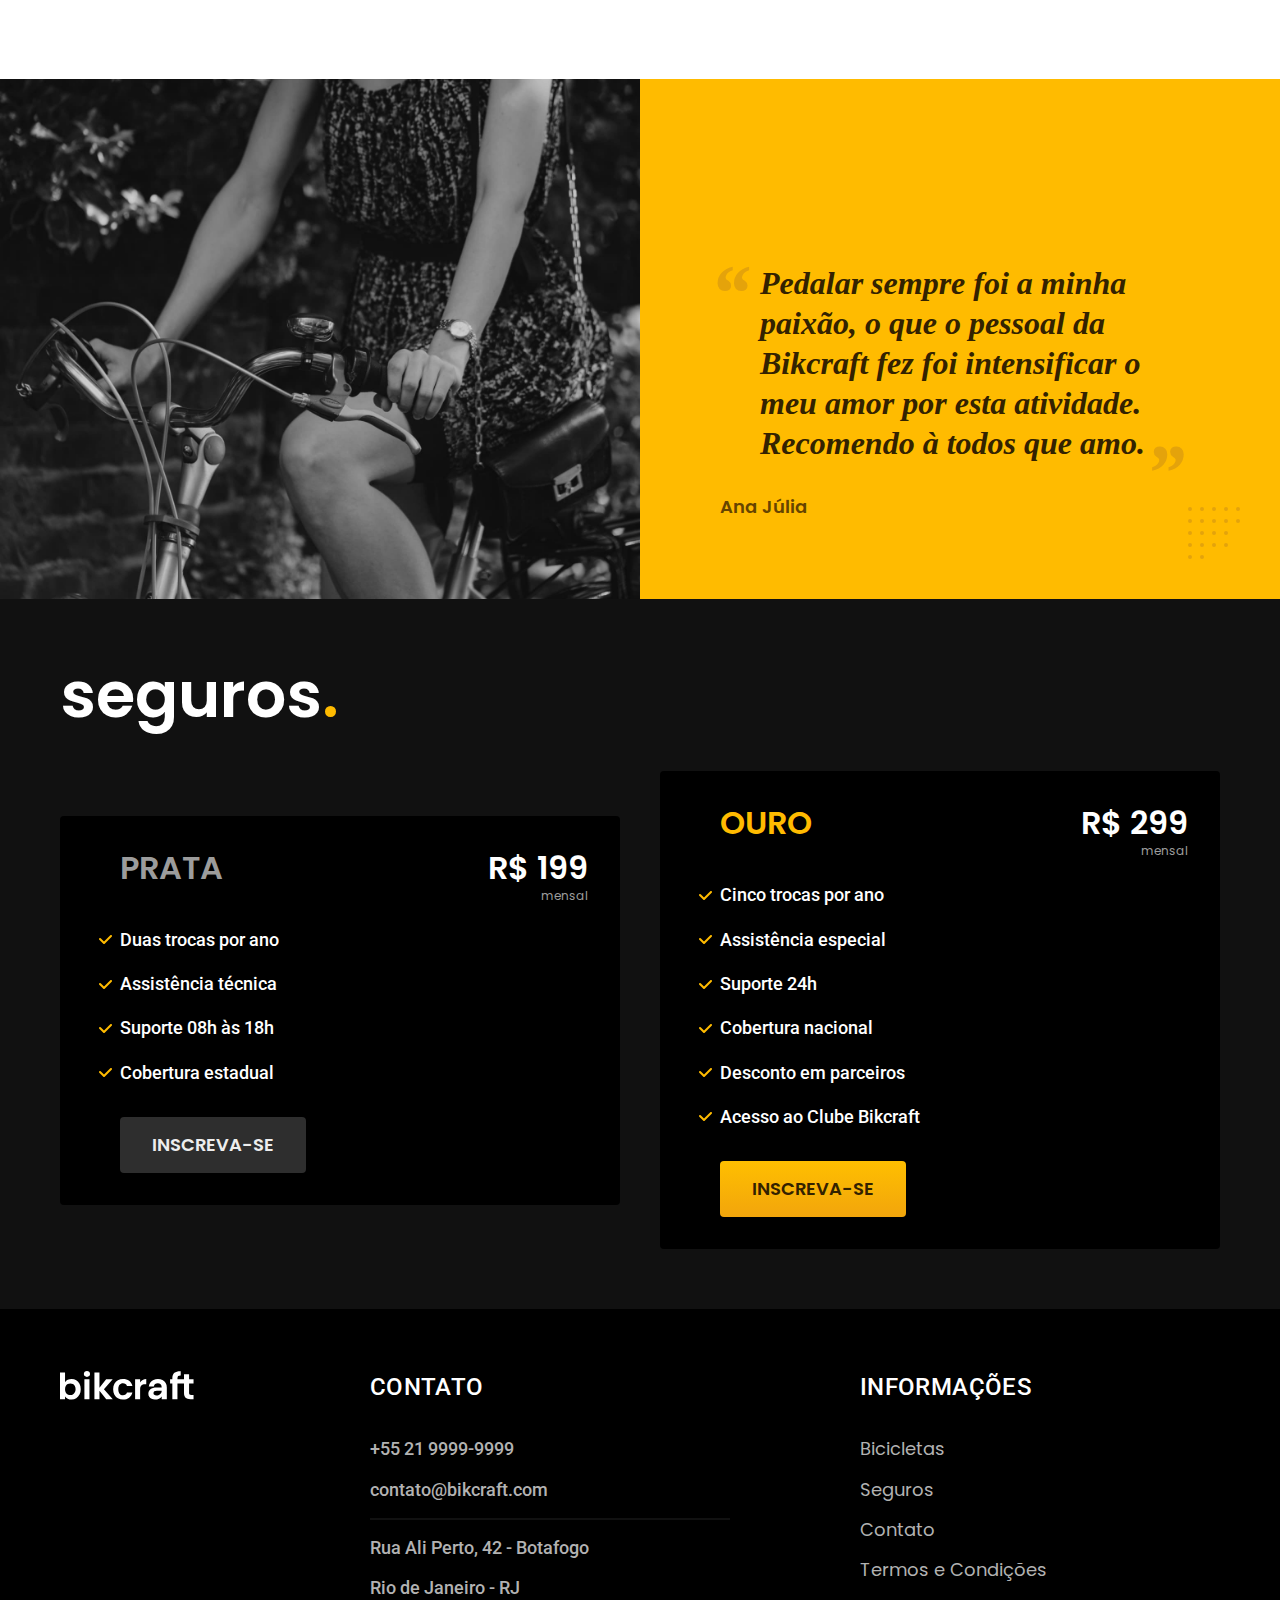
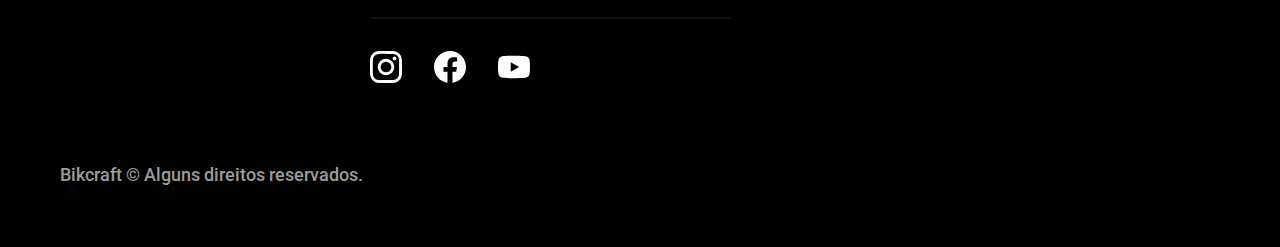
==== commit f47eedbb: "add js" ====
--- a/index.html
+++ b/index.html
@@ -7,24 +7,33 @@
     <title>Bikcraft - Bicicletas Elétricas</title>
     <meta
       name="description"
-      content="Bicicletas elétricas de alta precisão e qualidade,  feitas sob medida para o cliente. Explore o mundo na sua velocidade com a Bikcraft."
+      content="Bicicletas elétricas de alta precisão e qualidade, feitas sob medida para o cliente. Explore o mundo na sua velocidade com a Bikcraft."
     />
-
-    <link rel="stylesheet" href="./css/style.css" />
-
+    <link rel="icon" href="./favicon.svg" type="image/svg+xml" />
+    <link rel="preload" href="./css/style.min.css" as="style" />
+    <link rel="stylesheet" href="./css/style.min.css" />
     <link rel="preconnect" href="https://fonts.googleapis.com" />
     <link rel="preconnect" href="https://fonts.gstatic.com" crossorigin />
     <link
       href="https://fonts.googleapis.com/css2?family=Poppins:wght@400;600&family=Roboto:wght@400;500&display=swap"
       rel="stylesheet"
     />
+
+    <script>
+      document.documentElement.classList.add("js");
+    </script>
   </head>
 
   <body>
     <header class="header-bg">
       <div class="header container">
         <a href="./">
-          <img src="./img/bikcraft.svg" alt="Bikcraft" />
+          <img
+            src="./img/bikcraft.svg"
+            width="136"
+            height="32"
+            alt="Bikcraft"
+          />
         </a>
 
         <nav aria-label="primaria">
@@ -40,21 +49,29 @@
     <main class="introducao-bg">
       <div class="introducao container">
         <div class="introducao-conteudo">
-          <h1 class="font-1-xxl cor-0">
+          <h1 class="font-1-xxl cor-0 fadeInDown" data-anime="200">
             Bicicletas feitas sob medida<span class="cor-p1">.</span>
           </h1>
-          <p class="font-2-l cor-5">
+          <p class="font-2-l cor-5 fadeInDown" data-anime="400">
             Bicicletas elétricas de alta precisão e qualidade, feitas sob medida
             para você. Explore o mundo na sua velocidade com a Bikcraft.
           </p>
-          <a class="botao" href="./bicicletas.html">Escolha a sua</a>
-        </div>
-        <div>
+          <a class="botao fadeInDown" data-anime="600" href="./bicicletas.html"
+            >Escolha a sua</a
+          >
+        </div>
+        <picture data-anime="800" class="fadeInDown">
+          <source
+            media="(max-width: 800px)"
+            srcset="./img/bicicletas/nimbus.jpg"
+          />
           <img
             src="./img/fotos/introducao.jpg"
+            width="1280"
+            height="1600"
             alt="Bicicleta elétrica preta."
           />
-        </div>
+        </picture>
       </div>
     </main>
 
@@ -66,21 +83,36 @@
       <ul>
         <li>
           <a href="./bicicletas/magic.html">
-            <img src="./img/bicicletas/magic-home.jpg" alt="Bicicleta preta" />
+            <img
+              src="./img/bicicletas/magic-home.jpg"
+              alt="Bicicleta preta"
+              width="920"
+              height="1040"
+            />
             <h3 class="font-1-xl">Magic Might</h3>
             <span class="font-2-m cor-8">R$ 2499</span>
           </a>
         </li>
         <li>
           <a href="./bicicletas/nimbus.html">
-            <img src="./img/bicicletas/nimbus-home.jpg" alt="Bicicleta preta" />
+            <img
+              src="./img/bicicletas/nimbus-home.jpg"
+              alt="Bicicleta preta"
+              width="920"
+              height="1040"
+            />
             <h3 class="font-1-xl">Nimbus Stark</h3>
             <span class="font-2-m cor-8">R$ 4999</span>
           </a>
         </li>
         <li>
           <a href="./bicicletas/nebula.html">
-            <img src="./img/bicicletas/nebula-home.jpg" alt="Bicicleta preta" />
+            <img
+              src="./img/bicicletas/nebula-home.jpg"
+              alt="Bicicleta preta"
+              width="920"
+              height="1040"
+            />
             <h3 class="font-1-xl">Nebula Cosmic</h3>
             <span class="font-2-m cor-8">R$ 3999</span>
           </a>
@@ -106,7 +138,12 @@
           <a class="link" href="./bicicletas.html">Escolha um modelo</a>
           <div class="tecnologia-vantagens">
             <div>
-              <img src="./img/icones/eletrica.svg" alt="" />
+              <img
+                src="./img/icones/eletrica.svg"
+                width="24"
+                height="24"
+                alt=""
+              />
               <h3 class="font-1-m cor-0">Motor Elétrico</h3>
               <p class="font-2-s cor-5">
                 Toda Bikcraft é equipada com um motor elétrico que possui
@@ -115,7 +152,12 @@
               </p>
             </div>
             <div>
-              <img src="./img/icones/rastreador.svg" alt="" />
+              <img
+                src="./img/icones/rastreador.svg"
+                width="24"
+                height="24"
+                alt=""
+              />
               <h3 class="font-1-m cor-0">Rastreador</h3>
               <p class="font-2-s cor-5">
                 Sabemos o quão preciosa é a sua Bikcraft, por isso adicionamos
@@ -125,7 +167,12 @@
           </div>
         </div>
         <div class="tecnologia-imagem">
-          <img src="./img/fotos/tecnologia.jpg" alt="" />
+          <img
+            src="./img/fotos/tecnologia.jpg"
+            width="1200"
+            height="1920"
+            alt=""
+          />
         </div>
       </div>
     </article>
@@ -136,14 +183,70 @@
       </h2>
 
       <ul>
-        <li><img src="./img/parceiros/caravan.svg" alt="caravan" /></li>
-        <li><img src="./img/parceiros/ranek.svg" alt="ranek" /></li>
-        <li><img src="./img/parceiros/handel.svg" alt="handel" /></li>
-        <li><img src="./img/parceiros/dogs.svg" alt="dogs" /></li>
-        <li><img src="./img/parceiros/lescone.svg" alt="lescone" /></li>
-        <li><img src="./img/parceiros/flexblog.svg" alt="flexblog" /></li>
-        <li><img src="./img/parceiros/wildbeast.svg" alt="wildbeast" /></li>
-        <li><img src="./img/parceiros/surfbot.svg" alt="surfbot" /></li>
+        <li>
+          <img
+            src="./img/parceiros/caravan.svg"
+            alt="Caravan"
+            width="140"
+            height="38"
+          />
+        </li>
+        <li>
+          <img
+            src="./img/parceiros/ranek.svg"
+            alt="Ranek"
+            width="149"
+            height="36"
+          />
+        </li>
+        <li>
+          <img
+            src="./img/parceiros/handel.svg"
+            alt="Handel"
+            width="140"
+            height="50"
+          />
+        </li>
+        <li>
+          <img
+            src="./img/parceiros/dogs.svg"
+            alt="Dogs"
+            width="152"
+            height="39"
+          />
+        </li>
+        <li>
+          <img
+            src="./img/parceiros/lescone.svg"
+            alt="LeScone"
+            width="208"
+            height="41"
+          />
+        </li>
+        <li>
+          <img
+            src="./img/parceiros/flexblog.svg"
+            alt="FlexBlog"
+            width="165"
+            height="38"
+          />
+        </li>
+        <li>
+          <img
+            src="./img/parceiros/wildbeast.svg"
+            alt="Wildbeast"
+            width="196"
+            height="34"
+          />
+        </li>
+        <li>
+          <img
+            src="./img/parceiros/surfbot.svg"
+            alt="Surfbot"
+            width="200"
+            height="49"
+          />
+        </li>
       </ul>
     </section>
 
@@ -151,6 +254,8 @@
       <div>
         <img
           src="./img/fotos/depoimento.jpg"
+          width="1560"
+          height="1360"
           alt="Pessoa pedalando uma bicicleta Bikcraft"
         />
       </div>
@@ -165,6 +270,7 @@
         <span class="font-1-m-b cor-p4">Ana Júlia</span>
       </div>
     </section>
+
     <article class="seguros-bg">
       <div class="seguros container">
         <h2 class="font-1-xxl cor-0">seguros<span class="cor-p1">.</span></h2>
@@ -199,9 +305,10 @@
         </div>
       </div>
     </article>
+
     <footer class="footer-bg">
       <div class="footer container">
-        <img src="./img/bikcraft.svg" alt="Bikcraft" />
+        <img src="./img/bikcraft.svg" width="136" height="32" alt="Bikcraft" />
         <div class="footer-contato">
           <h3 class="font-2-l-b cor-0">Contato</h3>
           <ul class="font-2-m cor-5">
@@ -214,13 +321,28 @@
           </ul>
           <div class="footer-redes">
             <a href="./">
-              <img src="./img/redes/instagram.svg" alt="Instagram" />
+              <img
+                src="./img/redes/instagram.svg"
+                width="32"
+                height="32"
+                alt="Instagram"
+              />
             </a>
             <a href="./">
-              <img src="./img/redes/facebook.svg" alt="Facebook" />
+              <img
+                src="./img/redes/facebook.svg"
+                width="32"
+                height="32"
+                alt="Facebook"
+              />
             </a>
             <a href="./">
-              <img src="./img/redes/youtube.svg" alt="Youtube" />
+              <img
+                src="./img/redes/youtube.svg"
+                width="32"
+                height="32"
+                alt="Youtube"
+              />
             </a>
           </div>
         </div>
@@ -240,5 +362,8 @@
         </p>
       </div>
     </footer>
+
+    <script src="./js/plugins/simple-anime.js"></script>
+    <script src="./js/script.js"></script>
   </body>
 </html>
--- a/css/style.min.css
+++ b/css/style.min.css
@@ -0,0 +1 @@
+body{margin:0;font-family:Arial,Helvetica,sans-serif;color:#111}h1,h2,h3,h4,p,ul{margin:0}ul{padding:0;list-style:none}a{text-decoration:none;color:inherit}img{max-width:100%;height:auto;display:block}img[src$=".jpg"]{border-radius:4px}.header-bg{background-color:var(--cor-12)}.header{display:flex;flex-wrap:wrap;gap:20px;justify-content:space-between;align-items:center;padding-top:20px;padding-bottom:20px}.header-menu{display:flex;flex-wrap:wrap;gap:40px}.header-menu a{display:inline-block;padding:16px 0;position:relative}.header-menu a:after{content:"";display:block;height:2px;width:0;background:var(--cor-0);margin-top:4px;transition:.3s;position:absolute}.header-menu a.ativo::after,.header-menu a:hover::after{width:100%}@media (max-width:800px){.header-menu{gap:20px}.header-menu a{background:var(--cor-11);padding:12px 16px;border-radius:4px}.header-menu a:hover{background-color:var(--cor-10)}.header a:after{display:none}}@media (max-width:600px){.header-menu{gap:12px}.header-menu a{padding:8px 12px;font-size:14px}}.font-1-xs{font:400 0.75rem/1.35 Poppins,sans-serif}.font-2-xs{font:400 0.875rem/1.43 Roboto,sans-serif}.font-1-s{font:400 1rem/1.5 Poppins,sans-serif}.font-2-s{font:400 1rem/1.5 Roboto,sans-serif}.font-1-m,.font-1-m-b{font:400 1.125rem/1.35 Poppins,sans-serif}.font-1-m-b{font-weight:600}.font-2-m{font:500 1.125rem/1.35 Roboto,sans-serif}.font-1-l{font:400 1.5rem/1.5 Poppins,sans-serif}.font-2-l,.font-2-l-b{font:400 1.5rem/1.5 Roboto,sans-serif}.font-2-l-b{font-weight:500;letter-spacing:.015em;text-transform:uppercase}.font-1-xl{font:600 2rem/1.25 Poppins,sans-serif}.font-2-xl{font:500 2rem/1.25 Roboto,sans-serif}.font-1-xxl{font:600 4rem/1.125 Poppins,sans-serif}@media (max-width:1200px){.font-1-xxl{font-size:3rem}.font-2-l,.font-2-l-b{font-size:1.125rem}}@media (max-width:800px){.font-1-xxl{font-size:2rem}.font-1-xl,.font-2-xl{font-size:1.5rem}}:root{--cor-0:#ffffff;--cor-1:#f7f7f7;--cor-2:#ededed;--cor-3:#dedede;--cor-4:#cccccc;--cor-5:#b2b2b2;--cor-6:#9c9c9c;--cor-7:#717171;--cor-8:#595959;--cor-9:#404040;--cor-10:#2e2e2e;--cor-11:#111111;--cor-12:#000000;--cor-p1:#ffbb00;--cor-p2:#e4a30b;--cor-p3:#a66f00;--cor-p4:#664400;--cor-p5:#332200}.cor-0{color:var(--cor-0)}.cor-1{color:var(--cor-1)}.cor-2{color:var(--cor-2)}.cor-3{color:var(--cor-3)}.cor-4{color:var(--cor-4)}.cor-5{color:var(--cor-5)}.cor-6{color:var(--cor-6)}.cor-7{color:var(--cor-7)}.cor-8{color:var(--cor-8)}.cor-9{color:var(--cor-9)}.cor-10{color:var(--cor-10)}.cor-11{color:var(--cor-11)}.cor-12{color:var(--cor-12)}.cor-p1{color:var(--cor-p1)}.cor-p2{color:var(--cor-p2)}.cor-p3{color:var(--cor-p3)}.cor-p4{color:var(--cor-p4)}.cor-p5{color:var(--cor-p5)}.js .fadeInDown{transform:translate3d(0,-20px,0)}.js .fadeInUp{transform:translate3d(0,20px,0)}.js .fadeInRight{transform:translate3d(20px,0,0)}.js .fadeInLeft{transform:translate3d(-20px,0,0)}.js [data-anime]{opacity:0}.js .anime{opacity:1;transform:none;transition:transform .8s,opacity .8s}.footer-bg{background-color:var(--cor-12)}.footer{display:grid;grid-template-columns:3fr 5fr 4fr;gap:40px;padding-top:60px;padding-bottom:60px}.footer h3{margin-bottom:32px}.footer-contato ul{margin-bottom:32px}.footer-contato li:nth-child(2n):after{content:"";display:block;max-width:360px;height:2px;background:var(--cor-11);margin-top:16px}.footer li{margin-bottom:16px}.footer-redes{display:flex;gap:32px}.footer a:hover{color:var(--cor-0)}.footer-copy{grid-column:1/-1;margin-top:40px}@media (max-width:800px){.footer>img{display:none}.footer{grid-template-columns:1fr 1fr}}@media (max-width:600px){.footer{grid-template-columns:1fr;gap:60px}.footer-copy{margin-top:0}}.container{box-sizing:border-box;max-width:1200px;padding-left:20px;padding-right:20px;margin-left:auto;margin-right:auto}.botao{display:inline-block;padding:16px 32px;background:linear-gradient(#ffbf00,#f2a50c);border-radius:4px;box-shadow:0 1px 2px rgba(0,0,0,.1);text-transform:uppercase;color:var(--cor-p5);font:600 1.125rem/1.35 Poppins,sans-serif;max-width:max-content;border:none;cursor:pointer}.botao:hover{background:linear-gradient(#ffb60d,#e59317)}.botao.secundario{background:var(--cor-10);color:var(--cor-2)}.botao.secundario:hover{background:var(--cor-9)}.botao.seta{display:flex;align-items:center}.botao.seta::after{content:"";display:inline-block;width:18px;height:10px;margin-left:12px;background:url("../img/icones/seta.svg");transition:transform .2s}.botao.seta:hover::after{transform:translateX(4px)}@media (max-width:600px){.botao{padding:12px 16px;font-size:1rem}}.link{display:inline-block;color:var(--cor-p1);font:500 1.5rem/1.5 Poppins,sans-serif;text-transform:uppercase}.link::after{content:"";display:block;width:100%;height:4px;background-color:currentColor}.link:hover{color:var(--cor-0)}.titulo-bg{padding-top:60px;padding-bottom:60px;background-color:var(--cor-11)}.titulo{background:url("../img/dec/top-right.svg") no-repeat top right 20px}.titulo p{margin-bottom:4px}@media (max-width:800px){.titulo-bg{padding-top:40px;padding-bottom:40px}.titulo p{font-size:1rem;text-transform:lowercase;font-weight:400}}.form{display:grid;grid-template-columns:1fr 1fr;gap:20px}.form label{display:block;font:600 1rem/1.5 Poppins,sans-serif;margin-bottom:4px}.form .col-2{grid-column:span 2}.form input[type=email],.form input[type=text],.form textarea{font:400 1rem/1.5 Roboto,sans-serif;background:var(--cor-1);border:1px solid var(--cor-2);padding:12px;border-radius:4px;width:100%;box-sizing:border-box}.form input[type=email]:focus,.form input[type=text]:focus,.form textarea:focus{outline:0;border-color:var(--cor-p1);background:var(--cor-0);box-shadow:0 0 0 2px #fea}@media (max-width:600px){.form{grid-template-columns:1fr}.form .col-2{grid-column:1}}.introducao-bg{background:var(--cor-12) url("../img/dec/bottom-left.svg") no-repeat bottom 160px left 20px;box-shadow:inset 0 -120px var(--cor-0)}.introducao{display:grid;grid-template-columns:1fr 1fr;gap:0 40px}.introducao-conteudo{align-self:end;padding-bottom:200px}.introducao img{width:100%;height:100%;object-fit:cover;border-radius:4px}.introducao h1{margin-bottom:32px}.introducao p{margin-bottom:20px}@media (max-width:800px){.introducao-bg{background:var(--cor-11);padding-top:40px;box-shadow:inset 0 -60px #fff}.introducao{grid-template-columns:1fr;gap:32px}.introducao-conteudo{padding-bottom:0}.introducao h1{margin-bottom:16px}.introducao img{height:300px;width:100%}}.tecnologia-bg{background-color:var(--cor-11);box-shadow:inset 0 80px var(--cor-0),inset 0 -80px var(--cor-0)}.tecnologia{display:grid;grid-template-columns:1fr 1fr;gap:40px}.tecnologia-imagem img{width:100%;height:100%;object-fit:cover;object-position:left}.tecnologia-conteudo{padding-top:160px;padding-bottom:160px}.tecnologia-conteudo>span{display:block;margin-bottom:20px}.tecnologia-conteudo h2{margin-bottom:32px}.tecnologia-conteudo>p{margin-bottom:20px}.tecnologia a{margin-bottom:80px}.tecnologia-vantagens{display:flex;gap:40px}.tecnologia-vantagens h3{margin-bottom:8px;width:max-content}.tecnologia-vantagens img{width:24px;margin-bottom:8px}@media (max-width:800px){.tecnologia-bg{box-shadow:initial}.tecnologia{grid-template-columns:1fr}.tecnologia-conteudo{padding-top:60px;padding-bottom:60px}.tecnologia-imagem{display:none}.tecnologia a{margin-bottom:60px}}@media (max-width:600px){.tecnologia-vantagens{flex-direction:column}}.parceiros{padding-top:60px;padding-bottom:120px}.parceiros h2{margin-bottom:60px}.parceiros ul{padding:0 20px;max-width:1400px;display:grid;grid-template-columns:repeat(4,1fr);margin:0 auto}.parceiros li{display:flex;padding:32px;border-left:2px solid var(--cor-2)}.parceiros img{margin:auto}.parceiros li:first-child,.parceiros li:nth-child(5){border-left:none}.parceiros li:nth-child(n+5){border-top:2px solid var(--cor-2)}@media (max-width:800px){.parceiros{padding-bottom:60px}.parceiros li{display:flex;padding:20px}.parceiros h2{margin-bottom:20px}.parceiros ul{grid-template-columns:repeat(2,1fr)}.parceiros li:nth-child(n+3){border-top:2px solid var(--cor-2)}.parceiros li:nth-child(odd){border-left:none}}.depoimento{display:grid;grid-template-columns:1fr 1fr;background-color:var(--cor-p1);overflow:hidden}.depoimento img{width:100%;height:100%;object-fit:cover;border-radius:0}.depoimento-conteudo{padding:40px 40px 80px 80px;align-self:end;background:url("../img/dec/bottom-right-p.svg") no-repeat bottom 40px right 40px}.depoimento-conteudo p{max-width:32ch;font-family:Merriweather,serif;font-style:italic;font-weight:900;margin-bottom:32px;position:relative}.depoimento p::after,.depoimento p::before{font-size:5rem;color:var(--cor-p2);position:absolute}.depoimento p::before{content:"“";left:-50px;top:-20px}.depoimento p::after{content:"”"}@media (min-width:1200px){.depoimento img{max-height:520px}}@media (max-width:800px){.depoimento{grid-template-columns:1fr;text-align:center}.depoimento img{max-height:200px}.depoimento-conteudo{padding:40px 20px;margin:auto}}.bicicletas-lista{padding-top:60px;padding-bottom:120px}.bicicletas-lista h2{margin-bottom:40px}.bicicletas-lista ul{display:flex;gap:40px;padding:0 20px 20px 20px;max-width:1400px;margin-left:auto;margin-right:auto;overflow-x:auto}#bicicleta .bicicletas-lista ul{padding:0 0 20px 0}.bicicletas-lista li{flex:1;min-width:280px}.bicicletas-lista a{display:block}.bicicletas-lista img{margin-bottom:16px}.bicicletas-lista h3{margin-bottom:8px;display:flex;align-items:center}.bicicletas-lista h3::before{content:"";display:inline-block;height:8px;width:12px;margin-right:8px;background-color:var(--cor-p1);transition:width .2s}.bicicletas-lista a:hover h3::before{width:24px}.bicicletas-lista li span{padding-left:20px}@media (max-width:800px){.bicicletas-lista{padding-bottom:60px}.bicicletas-lista ul{gap:20px}}.bicicletas-bg{background:linear-gradient(to right,var(--cor-0) 30%,var(--cor-11) 0)}.bicicletas{display:grid;grid-template-columns:1fr 1fr;gap:40px;padding-top:60px;padding-bottom:60px;background:url("../img/dec/top-right.svg") no-repeat top 40px right 20px}.bicicletas-imagem{display:grid}.bicicletas-imagem img{grid-area:1/1}.bicicletas-imagem span{grid-area:1/1;place-self:start end;margin-top:20px;background:var(--cor-12);display:inline-block;padding:8px 16px 8px 8px;border-radius:4px 0 0 4px}.bicicletas-conteudo{display:grid;grid-template-columns:1fr auto;align-content:start}.bicicletas h2,.bicicletas p{grid-column:1/-1}.bicicletas h2{margin-bottom:20px}.bicicletas h2::before{content:"";display:block;width:12px;height:8px;background-color:var(--cor-p1);margin-bottom:8px}.bicicletas p{margin-bottom:32px}.bicicletas a{place-self:end}.bicicletas li{display:flex;align-items:center}.bicicletas ul{display:grid;gap:16px}.bicicletas-conteudo img{width:24px;margin-right:8px}@media (max-width:800px){.bicicletas-bg{background:var(--cor-11)}.bicicletas{grid-template-columns:1fr;gap:20px;padding-top:40px;padding-bottom:40px}}@media (max-width:600px){.bicicletas-conteudo{grid-template-columns:1fr}.bicicletas ul{font-size:1rem;grid-template-columns:1fr 1fr;margin-bottom:32px}.bicicletas a{place-self:start}}.bicicleta{display:grid;grid-template-columns:1fr 1fr;align-items:start;gap:40px;padding-top:60px;padding-bottom:60px}#bicicleta .titulo p{text-transform:uppercase}.bicicleta-imagens{display:flex;flex-wrap:wrap;gap:20px}.bicicleta-imagens img{flex:1;min-width:200px}.bicicleta-imagens img:first-child{min-width:100%}.bicicleta-conteudo>p{margin-bottom:32px}.bicicleta-comprar{display:grid;grid-template-columns:max-content auto;align-items:center;justify-items:start;gap:8px 12px;margin-bottom:40px}.bicicleta-comprar a{grid-row:span 2}.bicicleta-comprar span{display:flex;align-items:center;background-color:var(--cor-12);gap:8px;padding:4px 8px;border-radius:4px}.bicicleta-conteudo h2{text-transform:uppercase;letter-spacing:.015em;margin-bottom:12px}.bicicleta-ficha,.bicicleta-informacoes{padding:32px;background-color:var(--cor-12);border-radius:4px}.bicicleta-informacoes{margin-bottom:40px;display:grid;grid-template-columns:1fr 1fr;gap:32px}.bicicleta-informacoes img{width:24px;margin-bottom:8px}.bicicleta-informacoes h3{margin-bottom:8px}.bicicleta-ficha li{padding:4px 0;display:flex;justify-content:space-between;border-bottom:1px solid var(--cor-11)}.bicicleta-ficha li:last-child{border-bottom:none}.bicicleta-ficha span{color:var(--cor-6)}@media (max-width:800px){.bicicleta{grid-template-columns:1fr;padding-top:40px;padding-bottom:40px}.bicicleta-imagens{grid-row:2}}@media (max-width:400px){.bicicleta-informacoes{grid-template-columns:1fr}.bicicleta-comprar{grid-template-columns:1fr}}.seguro-bg{background-color:var(--cor-11);box-shadow:inset 0 120px var(--cor-0),inset 0 -120px var(--cor-12)}.seguro{display:grid;grid-template-columns:1fr 1fr;gap:40px}.seguro-imagem img{width:100%;height:100%;object-fit:cover}.seguro-conteudo{padding-top:180px;padding-bottom:180px}.seguro h2{margin-bottom:32px}.seguro p{margin-bottom:20px}@media (max-width:800px){.seguro-bg{box-shadow:inset 0 -60px var(--cor-12)}.seguro{grid-template-columns:1fr}.seguro-conteudo{grid-row:1;padding-top:40px;padding-bottom:0}}.seguros-bg{background:var(--cor-11)}.seguros{padding-top:60px;padding-bottom:60px;display:grid;grid-template-columns:1fr 1fr;gap:40px;align-items:center}#seguros .seguros{padding-top:0}.seguros h2{grid-column:1/-1}.seguros-item{background-color:var(--cor-12);padding:32px 32px 32px 60px;display:grid;grid-template-columns:1fr auto;border-radius:4px}.seguros-item h3{margin-bottom:40px}.seguros-item span{grid-column:2;display:block;text-align:right}.seguros-item ul{grid-column:1/-1;margin-bottom:32px}.seguros-item li{display:flex;align-items:center;position:relative}.seguros-item li+li{margin-top:20px}.seguros-item li::before{content:"";display:inline-block;width:13px;height:9px;background-image:url("../img/icones/lista.svg");position:absolute;left:-21px}.seguros-item a{grid-column:1/-1}@media (max-width:800px){.seguros{grid-template-columns:1fr}}.vantagens-bg{background-color:var(--cor-12)}.vantagens{padding-top:120px;padding-bottom:120px}.vantagens h2{margin-bottom:60px}.vantagens ul{display:grid;grid-template-columns:repeat(auto-fit,minmax(280px,max-content));gap:40px 80px}.vantagens h3,.vantagens img{margin-bottom:8px}@media (max-width:800px){.vantagens{padding-top:60px;padding-bottom:60px}.vantagens h2{margin-bottom:40px}.vantagens ul{gap:20px}}.perguntas{padding-top:120px;padding-bottom:120px}.perguntas h2{margin-bottom:60px}.perguntas dl>div{padding:20px;border-radius:4px}.perguntas dl>div:nth-child(odd){background-color:var(--cor-1)}.perguntas button{display:grid;grid-template-columns:auto 1fr auto;align-items:center;gap:8px;cursor:pointer;border:none;background:0 0;width:100%;text-align:left}.perguntas button::before{content:"";display:inline-block;width:12px;height:8px;background-color:var(--cor-p1)}.perguntas button::after{content:"";display:inline-block;width:14px;height:6px;background:url("../img/icones/seta-abrir.svg");transition:.3s}.perguntas button:hover::after,.perguntas button[aria-expanded=true]::after{transform:rotate(180deg)}.js .perguntas dd{display:none}.js .perguntas dd.ativa{display:block}.perguntas dd{padding-left:20px;padding-top:16px;max-width:80ch}@media (max-width:800px){.perguntas{padding-top:60px;padding-bottom:60px}.perguntas h2{margin-bottom:40px}}.termos{padding-top:80px;padding-bottom:80px}.termos h2{font-weight:600;margin-bottom:20px}.termos p+h2{margin-top:40px}.termos p{max-width:75ch;margin-bottom:24px}#contato{background:linear-gradient(var(--cor-11) 600px,var(--cor-1) 0)}.contato{display:grid;grid-template-columns:5fr 7fr}.contato-dados,.contato-formulario{padding:60px;box-shadow:0 1px 2px rgba(0,0,0,.1)}.contato-dados{border-radius:5px 0 0 5px;background:var(--cor-12) url("../img/dec/bottom-left.svg") no-repeat bottom 20px left 20px}.contato-formulario{border-radius:0 5px 5px 0;background:var(--cor-0) url("../img/dec/bottom-right.svg") no-repeat bottom 20px right 20px}.contato-dados h2{margin-bottom:60px}.contato-endereco{margin-bottom:32px;padding-left:28px;background:url("../img/icones/local.svg") no-repeat 0 2px}.contato-endereco p{margin-bottom:8px}.contato-meios a{display:block;max-width:max-content;margin-bottom:8px;padding-left:28px}.contato-meios a:hover{color:var(--cor-0)}.contato-meios a:first-child{background:url("../img/icones/email.svg") no-repeat 0 2px}.contato-meios a:nth-child(2){margin-bottom:32px}.contato-meios a:nth-child(3){background:url("../img/icones/telefone.svg") no-repeat 0 2px;margin-bottom:60px}.contato-redes{display:flex;gap:32px;padding-left:28px}@media (max-width:800px){.contato{grid-template-columns:1fr}.contato-dados,.contato-formulario{padding:20px}.contato-dados{border-radius:5px 5px 0 0;background:var(--cor-12)}.contato-formulario{border-radius:0 0 5px 5px}.contato-dados h2,.contato-meios a:nth-child(3){margin-bottom:32px}.contato-redes{margin-bottom:12px}}.lojas{display:grid;grid-template-columns:1fr 1fr;gap:0 40px;padding-top:120px;padding-bottom:120px}.lojas h2{grid-column:1/-1;margin-bottom:60px}.lojas img{border-radius:4px 4px 0 0}.lojas-item{border-radius:4px;background:var(--cor-0);box-shadow:0 1px 2px rgba(0,0,0,.1)}.lojas-conteudo{display:grid;grid-template-columns:1fr 1fr;gap:32px 16px;padding:32px}.lojas-conteudo h3,.lojas-tempo{grid-column:1/-1}.lojas-dados{display:grid;gap:8px;border-left:2px solid var(--cor-2);padding-left:12px}.lojas-tempo{display:flex;align-items:center;gap:8px}@media (max-width:800px){.lojas{gap:20px;padding-top:60px;padding-bottom:60px}.lojas h2{margin-bottom:32px}.lojas-conteudo{grid-template-columns:1fr}}@media (max-width:600px){.lojas{grid-template-columns:1fr}}#orcamento{background:linear-gradient(var(--cor-11) 600px,var(--cor-1) 0)}.orcamento{display:grid;grid-template-columns:5fr 7fr;padding-bottom:120px}.orcamento h2{text-transform:uppercase;position:relative;display:flex;align-items:center}.orcamento h2::before{content:"";display:inline-block;width:4px;height:8px;background-color:var(--cor-p1);position:absolute;left:-12px}.orcamento-dados,.orcamento-produto{padding:60px;box-shadow:0 1px 2px rgba(0,0,0,.1)}.orcamento-produto{border-radius:5px 0 0 5px;background:var(--cor-12) url("../img/dec/bottom-left.svg") no-repeat bottom 20px left 20px;display:grid;grid-template-columns:1fr 1fr;gap:20px;align-content:start}.orcamento-produto>*{grid-column:1/-1}.orcamento-produto>label{grid-column:initial}.orcamento-produto label{font:400 1rem/1.5 Poppins,sans-serif;color:var(--cor-4);background-color:var(--cor-10);padding:12px 16px;border-radius:4px;cursor:pointer;display:grid;grid-template-columns:auto 1fr auto;align-items:center;border:1px solid var(--cor-10)}.orcamento-produto input:checked+label{background:var(--cor-0);color:var(--cor-11)}.orcamento-produto label::before{content:"";display:inline-block;box-sizing:border-box;width:12px;height:12px;border:1px solid var(--cor-6);border-radius:50%;margin-right:8px}.orcamento-produto input:checked+label::before{border-color:var(--cor-7);box-shadow:inset 0 0 0 3px var(--cor-0),inset 0 0 0 6px var(--cor-7)}.orcamento-produto label:hover{background-color:var(--cor-9);border-color:var(--cor-9)}.orcamento-produto input:focus+label{box-shadow:0 0 0 2px var(--cor-p1);border-color:var(--cor-12)}.orcamento-produto label span{display:none}.orcamento-produto input:checked+label span{display:inline-block}.orcamento-produto input{opacity:0;position:absolute;pointer-events:none}.orcamento-dados{border-radius:0 5px 5px 0;background:var(--cor-0) url("../img/dec/bottom-right.svg") no-repeat bottom 20px right 20px}.orcamento-conteudo{display:none}.orcamento-conteudo h2,.orcamento-dados h2:nth-of-type(n+2){margin-top:20px}#bikcraft:checked~#orcamento-bikcraft,#seguro:checked~#orcamento-seguro{display:grid;gap:20px}.orcamento-detalhes{display:none;background:var(--cor-0);padding:20px;grid-template-columns:1fr 1fr;border-radius:4px;align-items:center}.orcamento-detalhes li{display:flex;align-items:center;margin-bottom:8px}.orcamento-detalhes li img{width:16px;margin-right:8px}.orcamento-produto input:checked+label+.orcamento-detalhes{display:grid}@media (max-width:1200px){.orcamento-dados,.orcamento-produto{padding:32px}}@media (max-width:800px){.orcamento{grid-template-columns:1fr}.orcamento-produto{border-radius:5px 5px 0 0;background:var(--cor-12)}.orcamento-dados{border-radius:0 0 5px 5px}}@media (max-width:400px){.orcamento-produto{grid-template-columns:1fr}}--- a/css/style.min.css
+++ b/css/style.min.css
@@ -0,0 +1 @@
+body{margin:0;font-family:Arial,Helvetica,sans-serif;color:#111}h1,h2,h3,h4,p,ul{margin:0}ul{padding:0;list-style:none}a{text-decoration:none;color:inherit}img{max-width:100%;height:auto;display:block}img[src$=".jpg"]{border-radius:4px}.header-bg{background-color:var(--cor-12)}.header{display:flex;flex-wrap:wrap;gap:20px;justify-content:space-between;align-items:center;padding-top:20px;padding-bottom:20px}.header-menu{display:flex;flex-wrap:wrap;gap:40px}.header-menu a{display:inline-block;padding:16px 0;position:relative}.header-menu a:after{content:"";display:block;height:2px;width:0;background:var(--cor-0);margin-top:4px;transition:.3s;position:absolute}.header-menu a.ativo::after,.header-menu a:hover::after{width:100%}@media (max-width:800px){.header-menu{gap:20px}.header-menu a{background:var(--cor-11);padding:12px 16px;border-radius:4px}.header-menu a:hover{background-color:var(--cor-10)}.header a:after{display:none}}@media (max-width:600px){.header-menu{gap:12px}.header-menu a{padding:8px 12px;font-size:14px}}.font-1-xs{font:400 0.75rem/1.35 Poppins,sans-serif}.font-2-xs{font:400 0.875rem/1.43 Roboto,sans-serif}.font-1-s{font:400 1rem/1.5 Poppins,sans-serif}.font-2-s{font:400 1rem/1.5 Roboto,sans-serif}.font-1-m,.font-1-m-b{font:400 1.125rem/1.35 Poppins,sans-serif}.font-1-m-b{font-weight:600}.font-2-m{font:500 1.125rem/1.35 Roboto,sans-serif}.font-1-l{font:400 1.5rem/1.5 Poppins,sans-serif}.font-2-l,.font-2-l-b{font:400 1.5rem/1.5 Roboto,sans-serif}.font-2-l-b{font-weight:500;letter-spacing:.015em;text-transform:uppercase}.font-1-xl{font:600 2rem/1.25 Poppins,sans-serif}.font-2-xl{font:500 2rem/1.25 Roboto,sans-serif}.font-1-xxl{font:600 4rem/1.125 Poppins,sans-serif}@media (max-width:1200px){.font-1-xxl{font-size:3rem}.font-2-l,.font-2-l-b{font-size:1.125rem}}@media (max-width:800px){.font-1-xxl{font-size:2rem}.font-1-xl,.font-2-xl{font-size:1.5rem}}:root{--cor-0:#ffffff;--cor-1:#f7f7f7;--cor-2:#ededed;--cor-3:#dedede;--cor-4:#cccccc;--cor-5:#b2b2b2;--cor-6:#9c9c9c;--cor-7:#717171;--cor-8:#595959;--cor-9:#404040;--cor-10:#2e2e2e;--cor-11:#111111;--cor-12:#000000;--cor-p1:#ffbb00;--cor-p2:#e4a30b;--cor-p3:#a66f00;--cor-p4:#664400;--cor-p5:#332200}.cor-0{color:var(--cor-0)}.cor-1{color:var(--cor-1)}.cor-2{color:var(--cor-2)}.cor-3{color:var(--cor-3)}.cor-4{color:var(--cor-4)}.cor-5{color:var(--cor-5)}.cor-6{color:var(--cor-6)}.cor-7{color:var(--cor-7)}.cor-8{color:var(--cor-8)}.cor-9{color:var(--cor-9)}.cor-10{color:var(--cor-10)}.cor-11{color:var(--cor-11)}.cor-12{color:var(--cor-12)}.cor-p1{color:var(--cor-p1)}.cor-p2{color:var(--cor-p2)}.cor-p3{color:var(--cor-p3)}.cor-p4{color:var(--cor-p4)}.cor-p5{color:var(--cor-p5)}.js .fadeInDown{transform:translate3d(0,-20px,0)}.js .fadeInUp{transform:translate3d(0,20px,0)}.js .fadeInRight{transform:translate3d(20px,0,0)}.js .fadeInLeft{transform:translate3d(-20px,0,0)}.js [data-anime]{opacity:0}.js .anime{opacity:1;transform:none;transition:transform .8s,opacity .8s}.footer-bg{background-color:var(--cor-12)}.footer{display:grid;grid-template-columns:3fr 5fr 4fr;gap:40px;padding-top:60px;padding-bottom:60px}.footer h3{margin-bottom:32px}.footer-contato ul{margin-bottom:32px}.footer-contato li:nth-child(2n):after{content:"";display:block;max-width:360px;height:2px;background:var(--cor-11);margin-top:16px}.footer li{margin-bottom:16px}.footer-redes{display:flex;gap:32px}.footer a:hover{color:var(--cor-0)}.footer-copy{grid-column:1/-1;margin-top:40px}@media (max-width:800px){.footer>img{display:none}.footer{grid-template-columns:1fr 1fr}}@media (max-width:600px){.footer{grid-template-columns:1fr;gap:60px}.footer-copy{margin-top:0}}.container{box-sizing:border-box;max-width:1200px;padding-left:20px;padding-right:20px;margin-left:auto;margin-right:auto}.botao{display:inline-block;padding:16px 32px;background:linear-gradient(#ffbf00,#f2a50c);border-radius:4px;box-shadow:0 1px 2px rgba(0,0,0,.1);text-transform:uppercase;color:var(--cor-p5);font:600 1.125rem/1.35 Poppins,sans-serif;max-width:max-content;border:none;cursor:pointer}.botao:hover{background:linear-gradient(#ffb60d,#e59317)}.botao.secundario{background:var(--cor-10);color:var(--cor-2)}.botao.secundario:hover{background:var(--cor-9)}.botao.seta{display:flex;align-items:center}.botao.seta::after{content:"";display:inline-block;width:18px;height:10px;margin-left:12px;background:url("../img/icones/seta.svg");transition:transform .2s}.botao.seta:hover::after{transform:translateX(4px)}@media (max-width:600px){.botao{padding:12px 16px;font-size:1rem}}.link{display:inline-block;color:var(--cor-p1);font:500 1.5rem/1.5 Poppins,sans-serif;text-transform:uppercase}.link::after{content:"";display:block;width:100%;height:4px;background-color:currentColor}.link:hover{color:var(--cor-0)}.titulo-bg{padding-top:60px;padding-bottom:60px;background-color:var(--cor-11)}.titulo{background:url("../img/dec/top-right.svg") no-repeat top right 20px}.titulo p{margin-bottom:4px}@media (max-width:800px){.titulo-bg{padding-top:40px;padding-bottom:40px}.titulo p{font-size:1rem;text-transform:lowercase;font-weight:400}}.form{display:grid;grid-template-columns:1fr 1fr;gap:20px}.form label{display:block;font:600 1rem/1.5 Poppins,sans-serif;margin-bottom:4px}.form .col-2{grid-column:span 2}.form input[type=email],.form input[type=text],.form textarea{font:400 1rem/1.5 Roboto,sans-serif;background:var(--cor-1);border:1px solid var(--cor-2);padding:12px;border-radius:4px;width:100%;box-sizing:border-box}.form input[type=email]:focus,.form input[type=text]:focus,.form textarea:focus{outline:0;border-color:var(--cor-p1);background:var(--cor-0);box-shadow:0 0 0 2px #fea}@media (max-width:600px){.form{grid-template-columns:1fr}.form .col-2{grid-column:1}}.introducao-bg{background:var(--cor-12) url("../img/dec/bottom-left.svg") no-repeat bottom 160px left 20px;box-shadow:inset 0 -120px var(--cor-0)}.introducao{display:grid;grid-template-columns:1fr 1fr;gap:0 40px}.introducao-conteudo{align-self:end;padding-bottom:200px}.introducao img{width:100%;height:100%;object-fit:cover;border-radius:4px}.introducao h1{margin-bottom:32px}.introducao p{margin-bottom:20px}@media (max-width:800px){.introducao-bg{background:var(--cor-11);padding-top:40px;box-shadow:inset 0 -60px #fff}.introducao{grid-template-columns:1fr;gap:32px}.introducao-conteudo{padding-bottom:0}.introducao h1{margin-bottom:16px}.introducao img{height:300px;width:100%}}.tecnologia-bg{background-color:var(--cor-11);box-shadow:inset 0 80px var(--cor-0),inset 0 -80px var(--cor-0)}.tecnologia{display:grid;grid-template-columns:1fr 1fr;gap:40px}.tecnologia-imagem img{width:100%;height:100%;object-fit:cover;object-position:left}.tecnologia-conteudo{padding-top:160px;padding-bottom:160px}.tecnologia-conteudo>span{display:block;margin-bottom:20px}.tecnologia-conteudo h2{margin-bottom:32px}.tecnologia-conteudo>p{margin-bottom:20px}.tecnologia a{margin-bottom:80px}.tecnologia-vantagens{display:flex;gap:40px}.tecnologia-vantagens h3{margin-bottom:8px;width:max-content}.tecnologia-vantagens img{width:24px;margin-bottom:8px}@media (max-width:800px){.tecnologia-bg{box-shadow:initial}.tecnologia{grid-template-columns:1fr}.tecnologia-conteudo{padding-top:60px;padding-bottom:60px}.tecnologia-imagem{display:none}.tecnologia a{margin-bottom:60px}}@media (max-width:600px){.tecnologia-vantagens{flex-direction:column}}.parceiros{padding-top:60px;padding-bottom:120px}.parceiros h2{margin-bottom:60px}.parceiros ul{padding:0 20px;max-width:1400px;display:grid;grid-template-columns:repeat(4,1fr);margin:0 auto}.parceiros li{display:flex;padding:32px;border-left:2px solid var(--cor-2)}.parceiros img{margin:auto}.parceiros li:first-child,.parceiros li:nth-child(5){border-left:none}.parceiros li:nth-child(n+5){border-top:2px solid var(--cor-2)}@media (max-width:800px){.parceiros{padding-bottom:60px}.parceiros li{display:flex;padding:20px}.parceiros h2{margin-bottom:20px}.parceiros ul{grid-template-columns:repeat(2,1fr)}.parceiros li:nth-child(n+3){border-top:2px solid var(--cor-2)}.parceiros li:nth-child(odd){border-left:none}}.depoimento{display:grid;grid-template-columns:1fr 1fr;background-color:var(--cor-p1);overflow:hidden}.depoimento img{width:100%;height:100%;object-fit:cover;border-radius:0}.depoimento-conteudo{padding:40px 40px 80px 80px;align-self:end;background:url("../img/dec/bottom-right-p.svg") no-repeat bottom 40px right 40px}.depoimento-conteudo p{max-width:32ch;font-family:Merriweather,serif;font-style:italic;font-weight:900;margin-bottom:32px;position:relative}.depoimento p::after,.depoimento p::before{font-size:5rem;color:var(--cor-p2);position:absolute}.depoimento p::before{content:"“";left:-50px;top:-20px}.depoimento p::after{content:"”"}@media (min-width:1200px){.depoimento img{max-height:520px}}@media (max-width:800px){.depoimento{grid-template-columns:1fr;text-align:center}.depoimento img{max-height:200px}.depoimento-conteudo{padding:40px 20px;margin:auto}}.bicicletas-lista{padding-top:60px;padding-bottom:120px}.bicicletas-lista h2{margin-bottom:40px}.bicicletas-lista ul{display:flex;gap:40px;padding:0 20px 20px 20px;max-width:1400px;margin-left:auto;margin-right:auto;overflow-x:auto}#bicicleta .bicicletas-lista ul{padding:0 0 20px 0}.bicicletas-lista li{flex:1;min-width:280px}.bicicletas-lista a{display:block}.bicicletas-lista img{margin-bottom:16px}.bicicletas-lista h3{margin-bottom:8px;display:flex;align-items:center}.bicicletas-lista h3::before{content:"";display:inline-block;height:8px;width:12px;margin-right:8px;background-color:var(--cor-p1);transition:width .2s}.bicicletas-lista a:hover h3::before{width:24px}.bicicletas-lista li span{padding-left:20px}@media (max-width:800px){.bicicletas-lista{padding-bottom:60px}.bicicletas-lista ul{gap:20px}}.bicicletas-bg{background:linear-gradient(to right,var(--cor-0) 30%,var(--cor-11) 0)}.bicicletas{display:grid;grid-template-columns:1fr 1fr;gap:40px;padding-top:60px;padding-bottom:60px;background:url("../img/dec/top-right.svg") no-repeat top 40px right 20px}.bicicletas-imagem{display:grid}.bicicletas-imagem img{grid-area:1/1}.bicicletas-imagem span{grid-area:1/1;place-self:start end;margin-top:20px;background:var(--cor-12);display:inline-block;padding:8px 16px 8px 8px;border-radius:4px 0 0 4px}.bicicletas-conteudo{display:grid;grid-template-columns:1fr auto;align-content:start}.bicicletas h2,.bicicletas p{grid-column:1/-1}.bicicletas h2{margin-bottom:20px}.bicicletas h2::before{content:"";display:block;width:12px;height:8px;background-color:var(--cor-p1);margin-bottom:8px}.bicicletas p{margin-bottom:32px}.bicicletas a{place-self:end}.bicicletas li{display:flex;align-items:center}.bicicletas ul{display:grid;gap:16px}.bicicletas-conteudo img{width:24px;margin-right:8px}@media (max-width:800px){.bicicletas-bg{background:var(--cor-11)}.bicicletas{grid-template-columns:1fr;gap:20px;padding-top:40px;padding-bottom:40px}}@media (max-width:600px){.bicicletas-conteudo{grid-template-columns:1fr}.bicicletas ul{font-size:1rem;grid-template-columns:1fr 1fr;margin-bottom:32px}.bicicletas a{place-self:start}}.bicicleta{display:grid;grid-template-columns:1fr 1fr;align-items:start;gap:40px;padding-top:60px;padding-bottom:60px}#bicicleta .titulo p{text-transform:uppercase}.bicicleta-imagens{display:flex;flex-wrap:wrap;gap:20px}.bicicleta-imagens img{flex:1;min-width:200px}.bicicleta-imagens img:first-child{min-width:100%}.bicicleta-conteudo>p{margin-bottom:32px}.bicicleta-comprar{display:grid;grid-template-columns:max-content auto;align-items:center;justify-items:start;gap:8px 12px;margin-bottom:40px}.bicicleta-comprar a{grid-row:span 2}.bicicleta-comprar span{display:flex;align-items:center;background-color:var(--cor-12);gap:8px;padding:4px 8px;border-radius:4px}.bicicleta-conteudo h2{text-transform:uppercase;letter-spacing:.015em;margin-bottom:12px}.bicicleta-ficha,.bicicleta-informacoes{padding:32px;background-color:var(--cor-12);border-radius:4px}.bicicleta-informacoes{margin-bottom:40px;display:grid;grid-template-columns:1fr 1fr;gap:32px}.bicicleta-informacoes img{width:24px;margin-bottom:8px}.bicicleta-informacoes h3{margin-bottom:8px}.bicicleta-ficha li{padding:4px 0;display:flex;justify-content:space-between;border-bottom:1px solid var(--cor-11)}.bicicleta-ficha li:last-child{border-bottom:none}.bicicleta-ficha span{color:var(--cor-6)}@media (max-width:800px){.bicicleta{grid-template-columns:1fr;padding-top:40px;padding-bottom:40px}.bicicleta-imagens{grid-row:2}}@media (max-width:400px){.bicicleta-informacoes{grid-template-columns:1fr}.bicicleta-comprar{grid-template-columns:1fr}}.seguro-bg{background-color:var(--cor-11);box-shadow:inset 0 120px var(--cor-0),inset 0 -120px var(--cor-12)}.seguro{display:grid;grid-template-columns:1fr 1fr;gap:40px}.seguro-imagem img{width:100%;height:100%;object-fit:cover}.seguro-conteudo{padding-top:180px;padding-bottom:180px}.seguro h2{margin-bottom:32px}.seguro p{margin-bottom:20px}@media (max-width:800px){.seguro-bg{box-shadow:inset 0 -60px var(--cor-12)}.seguro{grid-template-columns:1fr}.seguro-conteudo{grid-row:1;padding-top:40px;padding-bottom:0}}.seguros-bg{background:var(--cor-11)}.seguros{padding-top:60px;padding-bottom:60px;display:grid;grid-template-columns:1fr 1fr;gap:40px;align-items:center}#seguros .seguros{padding-top:0}.seguros h2{grid-column:1/-1}.seguros-item{background-color:var(--cor-12);padding:32px 32px 32px 60px;display:grid;grid-template-columns:1fr auto;border-radius:4px}.seguros-item h3{margin-bottom:40px}.seguros-item span{grid-column:2;display:block;text-align:right}.seguros-item ul{grid-column:1/-1;margin-bottom:32px}.seguros-item li{display:flex;align-items:center;position:relative}.seguros-item li+li{margin-top:20px}.seguros-item li::before{content:"";display:inline-block;width:13px;height:9px;background-image:url("../img/icones/lista.svg");position:absolute;left:-21px}.seguros-item a{grid-column:1/-1}@media (max-width:800px){.seguros{grid-template-columns:1fr}}.vantagens-bg{background-color:var(--cor-12)}.vantagens{padding-top:120px;padding-bottom:120px}.vantagens h2{margin-bottom:60px}.vantagens ul{display:grid;grid-template-columns:repeat(auto-fit,minmax(280px,max-content));gap:40px 80px}.vantagens h3,.vantagens img{margin-bottom:8px}@media (max-width:800px){.vantagens{padding-top:60px;padding-bottom:60px}.vantagens h2{margin-bottom:40px}.vantagens ul{gap:20px}}.perguntas{padding-top:120px;padding-bottom:120px}.perguntas h2{margin-bottom:60px}.perguntas dl>div{padding:20px;border-radius:4px}.perguntas dl>div:nth-child(odd){background-color:var(--cor-1)}.perguntas button{display:grid;grid-template-columns:auto 1fr auto;align-items:center;gap:8px;cursor:pointer;border:none;background:0 0;width:100%;text-align:left}.perguntas button::before{content:"";display:inline-block;width:12px;height:8px;background-color:var(--cor-p1)}.perguntas button::after{content:"";display:inline-block;width:14px;height:6px;background:url("../img/icones/seta-abrir.svg");transition:.3s}.perguntas button:hover::after,.perguntas button[aria-expanded=true]::after{transform:rotate(180deg)}.js .perguntas dd{display:none}.js .perguntas dd.ativa{display:block}.perguntas dd{padding-left:20px;padding-top:16px;max-width:80ch}@media (max-width:800px){.perguntas{padding-top:60px;padding-bottom:60px}.perguntas h2{margin-bottom:40px}}.termos{padding-top:80px;padding-bottom:80px}.termos h2{font-weight:600;margin-bottom:20px}.termos p+h2{margin-top:40px}.termos p{max-width:75ch;margin-bottom:24px}#contato{background:linear-gradient(var(--cor-11) 600px,var(--cor-1) 0)}.contato{display:grid;grid-template-columns:5fr 7fr}.contato-dados,.contato-formulario{padding:60px;box-shadow:0 1px 2px rgba(0,0,0,.1)}.contato-dados{border-radius:5px 0 0 5px;background:var(--cor-12) url("../img/dec/bottom-left.svg") no-repeat bottom 20px left 20px}.contato-formulario{border-radius:0 5px 5px 0;background:var(--cor-0) url("../img/dec/bottom-right.svg") no-repeat bottom 20px right 20px}.contato-dados h2{margin-bottom:60px}.contato-endereco{margin-bottom:32px;padding-left:28px;background:url("../img/icones/local.svg") no-repeat 0 2px}.contato-endereco p{margin-bottom:8px}.contato-meios a{display:block;max-width:max-content;margin-bottom:8px;padding-left:28px}.contato-meios a:hover{color:var(--cor-0)}.contato-meios a:first-child{background:url("../img/icones/email.svg") no-repeat 0 2px}.contato-meios a:nth-child(2){margin-bottom:32px}.contato-meios a:nth-child(3){background:url("../img/icones/telefone.svg") no-repeat 0 2px;margin-bottom:60px}.contato-redes{display:flex;gap:32px;padding-left:28px}@media (max-width:800px){.contato{grid-template-columns:1fr}.contato-dados,.contato-formulario{padding:20px}.contato-dados{border-radius:5px 5px 0 0;background:var(--cor-12)}.contato-formulario{border-radius:0 0 5px 5px}.contato-dados h2,.contato-meios a:nth-child(3){margin-bottom:32px}.contato-redes{margin-bottom:12px}}.lojas{display:grid;grid-template-columns:1fr 1fr;gap:0 40px;padding-top:120px;padding-bottom:120px}.lojas h2{grid-column:1/-1;margin-bottom:60px}.lojas img{border-radius:4px 4px 0 0}.lojas-item{border-radius:4px;background:var(--cor-0);box-shadow:0 1px 2px rgba(0,0,0,.1)}.lojas-conteudo{display:grid;grid-template-columns:1fr 1fr;gap:32px 16px;padding:32px}.lojas-conteudo h3,.lojas-tempo{grid-column:1/-1}.lojas-dados{display:grid;gap:8px;border-left:2px solid var(--cor-2);padding-left:12px}.lojas-tempo{display:flex;align-items:center;gap:8px}@media (max-width:800px){.lojas{gap:20px;padding-top:60px;padding-bottom:60px}.lojas h2{margin-bottom:32px}.lojas-conteudo{grid-template-columns:1fr}}@media (max-width:600px){.lojas{grid-template-columns:1fr}}#orcamento{background:linear-gradient(var(--cor-11) 600px,var(--cor-1) 0)}.orcamento{display:grid;grid-template-columns:5fr 7fr;padding-bottom:120px}.orcamento h2{text-transform:uppercase;position:relative;display:flex;align-items:center}.orcamento h2::before{content:"";display:inline-block;width:4px;height:8px;background-color:var(--cor-p1);position:absolute;left:-12px}.orcamento-dados,.orcamento-produto{padding:60px;box-shadow:0 1px 2px rgba(0,0,0,.1)}.orcamento-produto{border-radius:5px 0 0 5px;background:var(--cor-12) url("../img/dec/bottom-left.svg") no-repeat bottom 20px left 20px;display:grid;grid-template-columns:1fr 1fr;gap:20px;align-content:start}.orcamento-produto>*{grid-column:1/-1}.orcamento-produto>label{grid-column:initial}.orcamento-produto label{font:400 1rem/1.5 Poppins,sans-serif;color:var(--cor-4);background-color:var(--cor-10);padding:12px 16px;border-radius:4px;cursor:pointer;display:grid;grid-template-columns:auto 1fr auto;align-items:center;border:1px solid var(--cor-10)}.orcamento-produto input:checked+label{background:var(--cor-0);color:var(--cor-11)}.orcamento-produto label::before{content:"";display:inline-block;box-sizing:border-box;width:12px;height:12px;border:1px solid var(--cor-6);border-radius:50%;margin-right:8px}.orcamento-produto input:checked+label::before{border-color:var(--cor-7);box-shadow:inset 0 0 0 3px var(--cor-0),inset 0 0 0 6px var(--cor-7)}.orcamento-produto label:hover{background-color:var(--cor-9);border-color:var(--cor-9)}.orcamento-produto input:focus+label{box-shadow:0 0 0 2px var(--cor-p1);border-color:var(--cor-12)}.orcamento-produto label span{display:none}.orcamento-produto input:checked+label span{display:inline-block}.orcamento-produto input{opacity:0;position:absolute;pointer-events:none}.orcamento-dados{border-radius:0 5px 5px 0;background:var(--cor-0) url("../img/dec/bottom-right.svg") no-repeat bottom 20px right 20px}.orcamento-conteudo{display:none}.orcamento-conteudo h2,.orcamento-dados h2:nth-of-type(n+2){margin-top:20px}#bikcraft:checked~#orcamento-bikcraft,#seguro:checked~#orcamento-seguro{display:grid;gap:20px}.orcamento-detalhes{display:none;background:var(--cor-0);padding:20px;grid-template-columns:1fr 1fr;border-radius:4px;align-items:center}.orcamento-detalhes li{display:flex;align-items:center;margin-bottom:8px}.orcamento-detalhes li img{width:16px;margin-right:8px}.orcamento-produto input:checked+label+.orcamento-detalhes{display:grid}@media (max-width:1200px){.orcamento-dados,.orcamento-produto{padding:32px}}@media (max-width:800px){.orcamento{grid-template-columns:1fr}.orcamento-produto{border-radius:5px 5px 0 0;background:var(--cor-12)}.orcamento-dados{border-radius:0 0 5px 5px}}@media (max-width:400px){.orcamento-produto{grid-template-columns:1fr}}